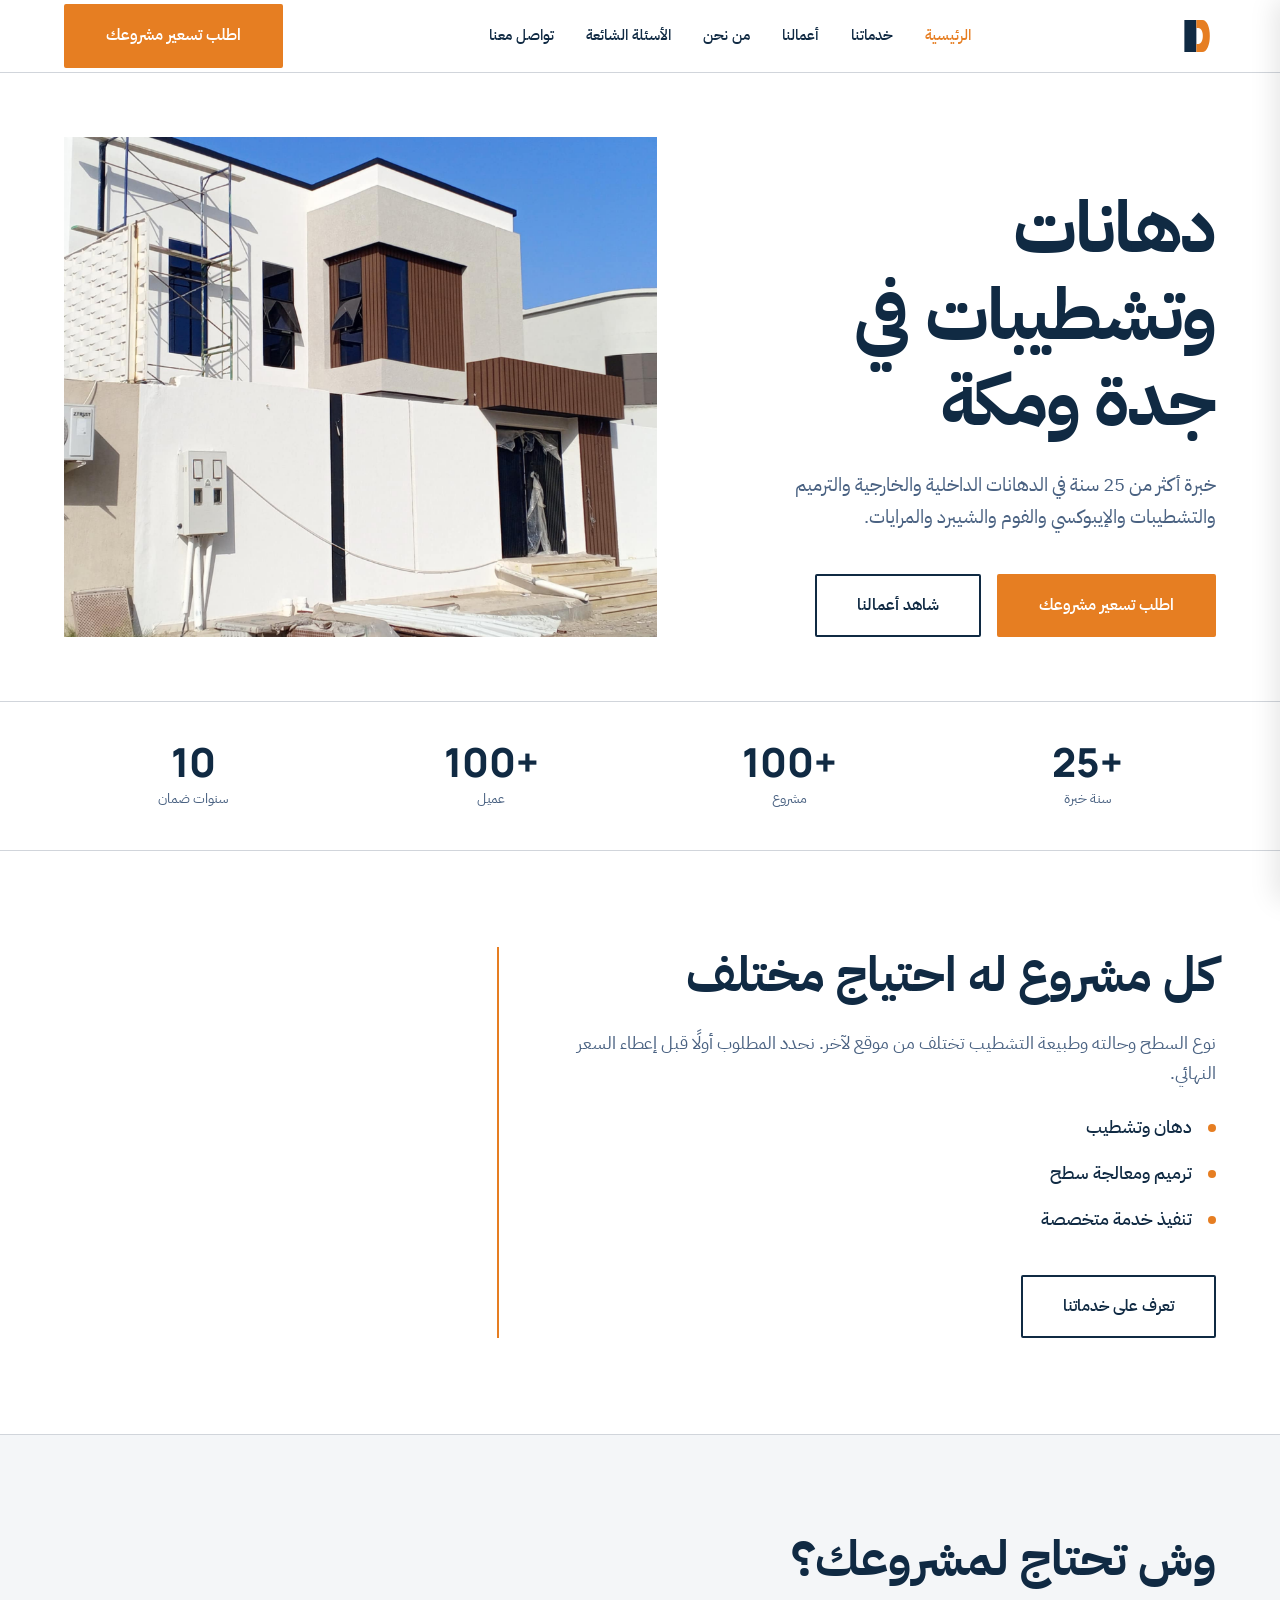
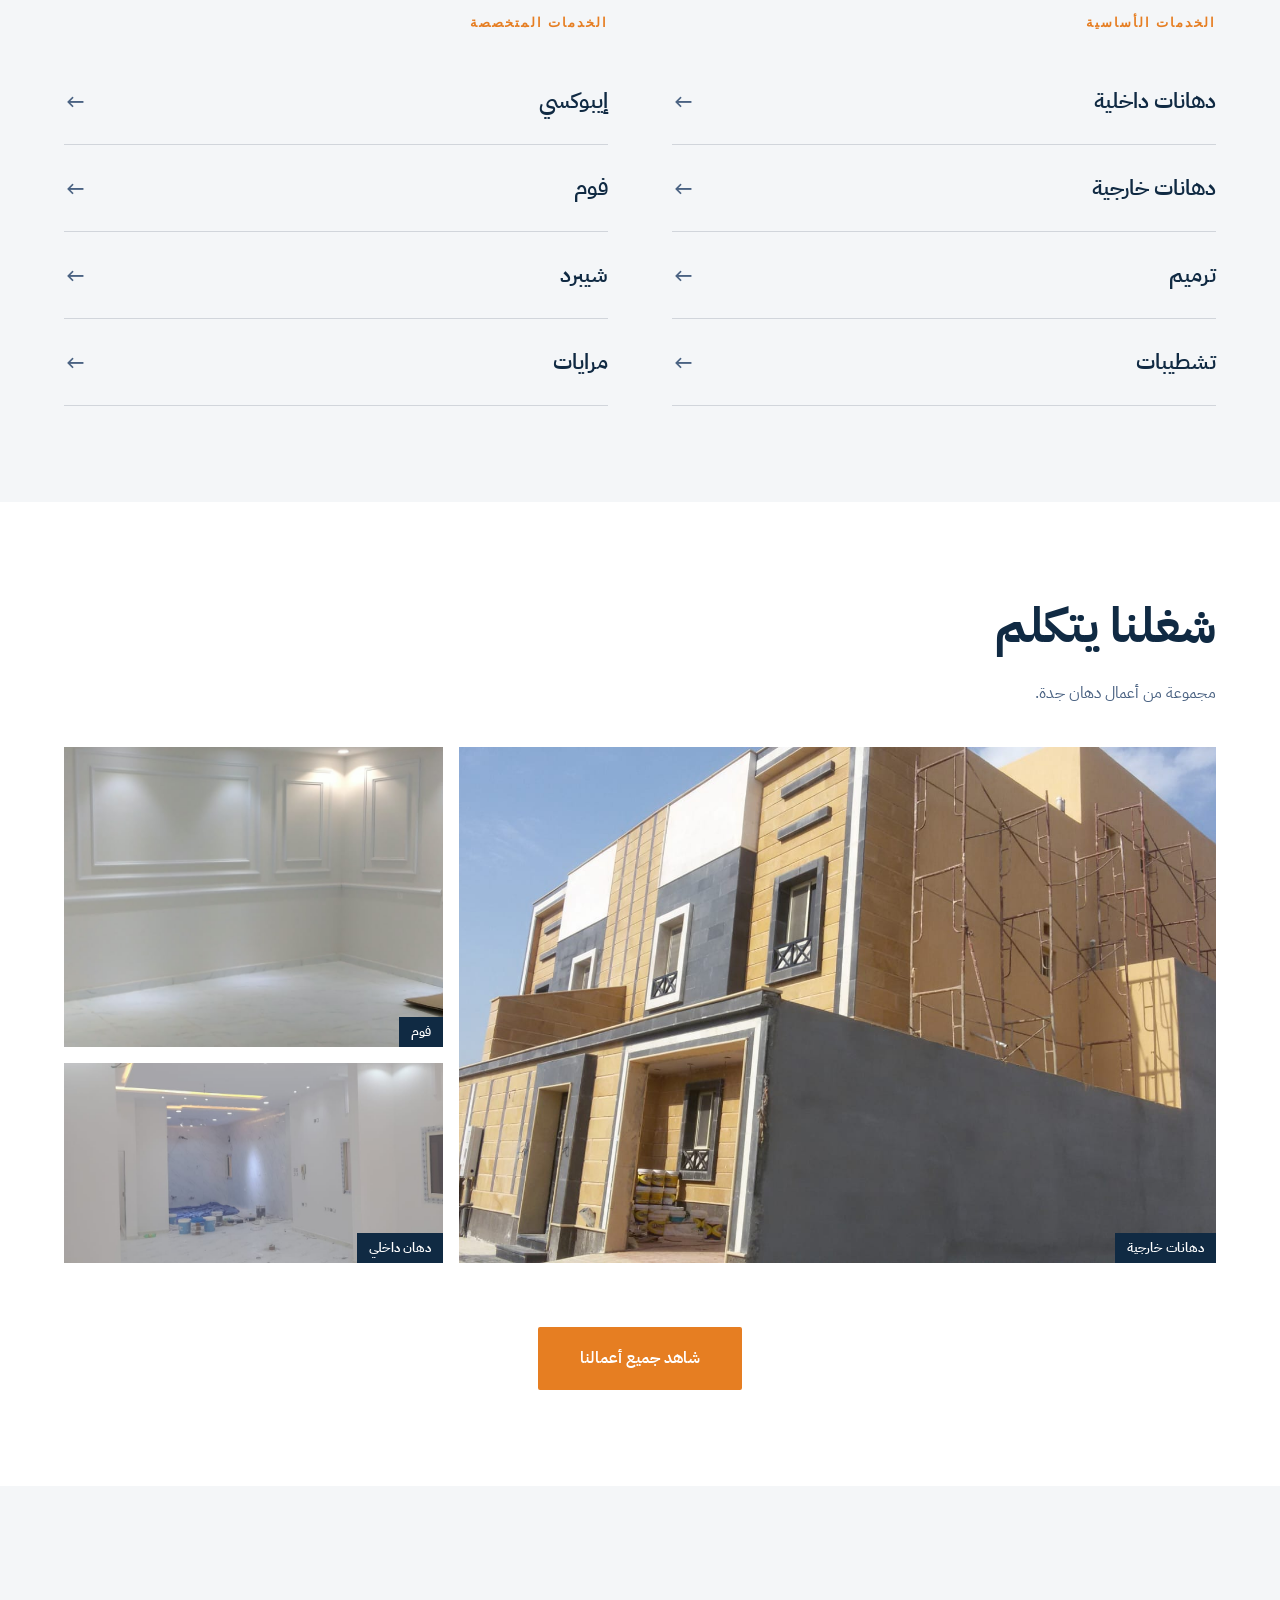
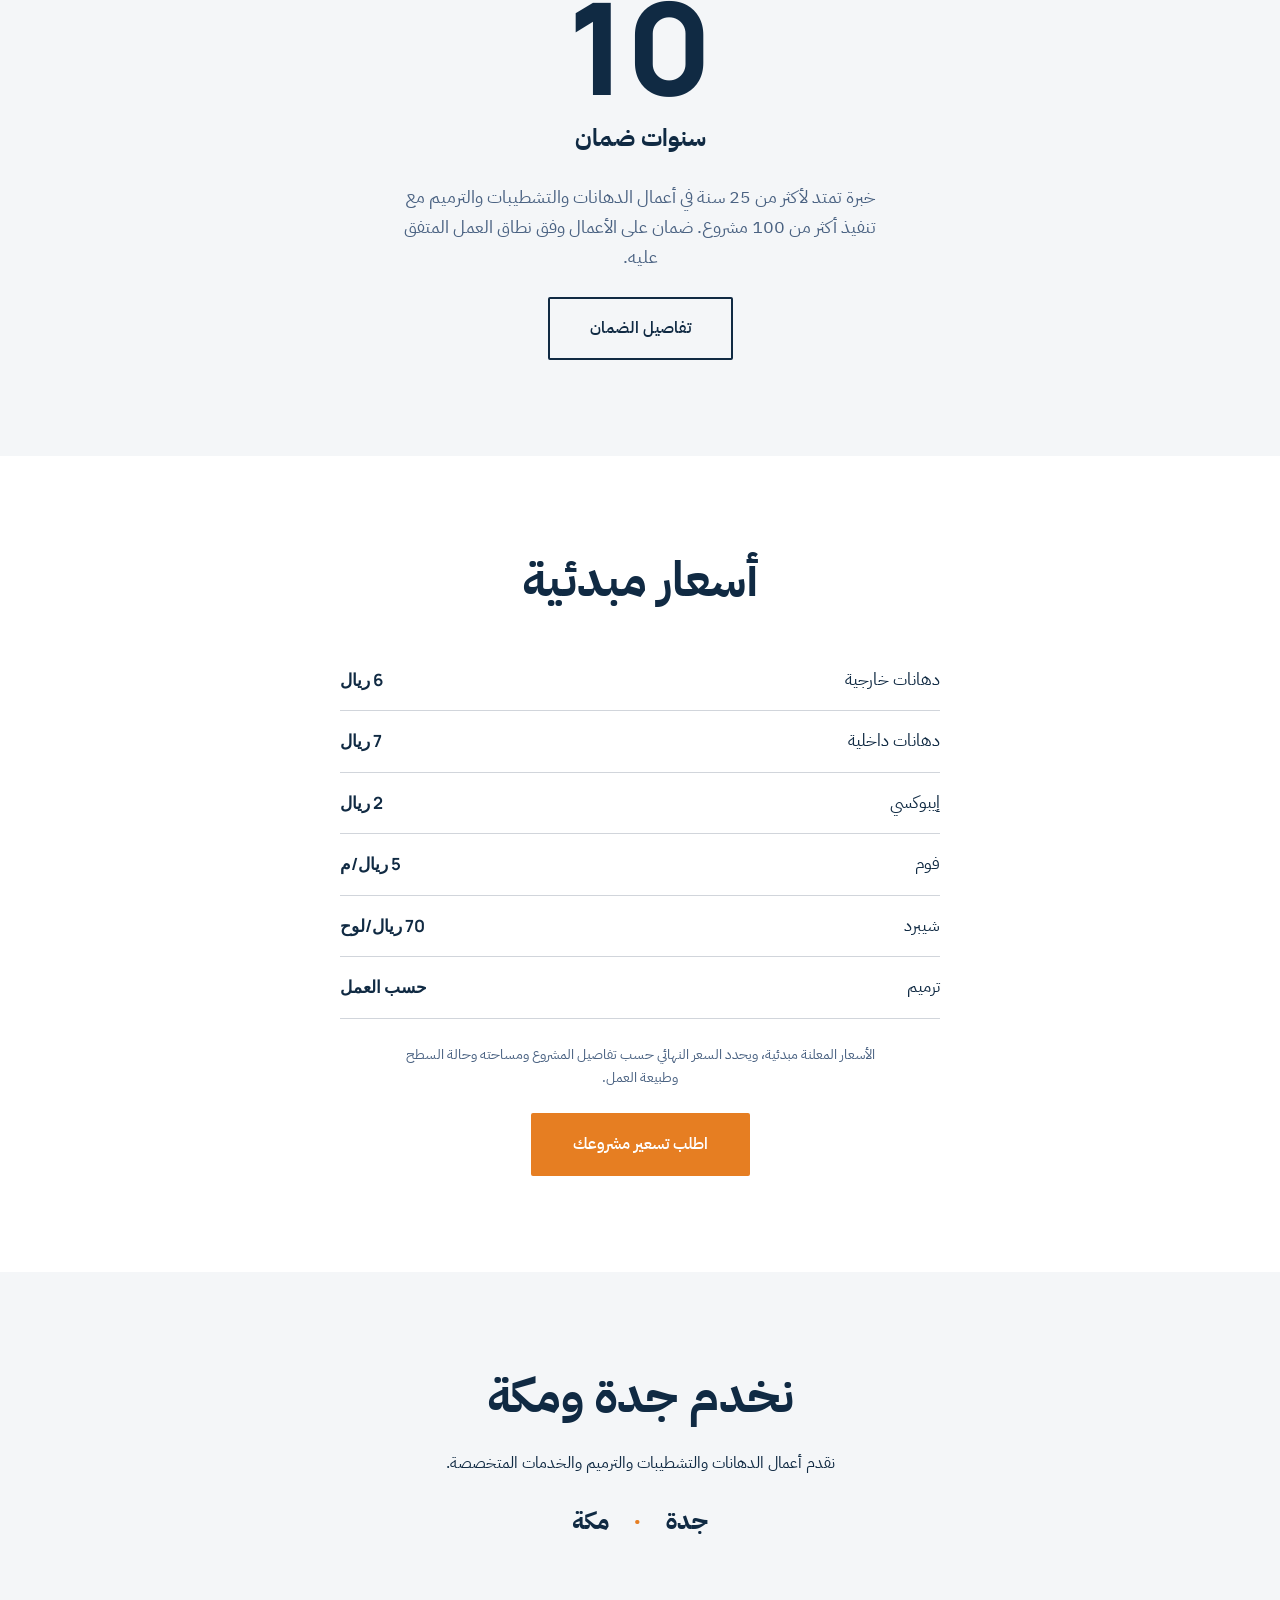
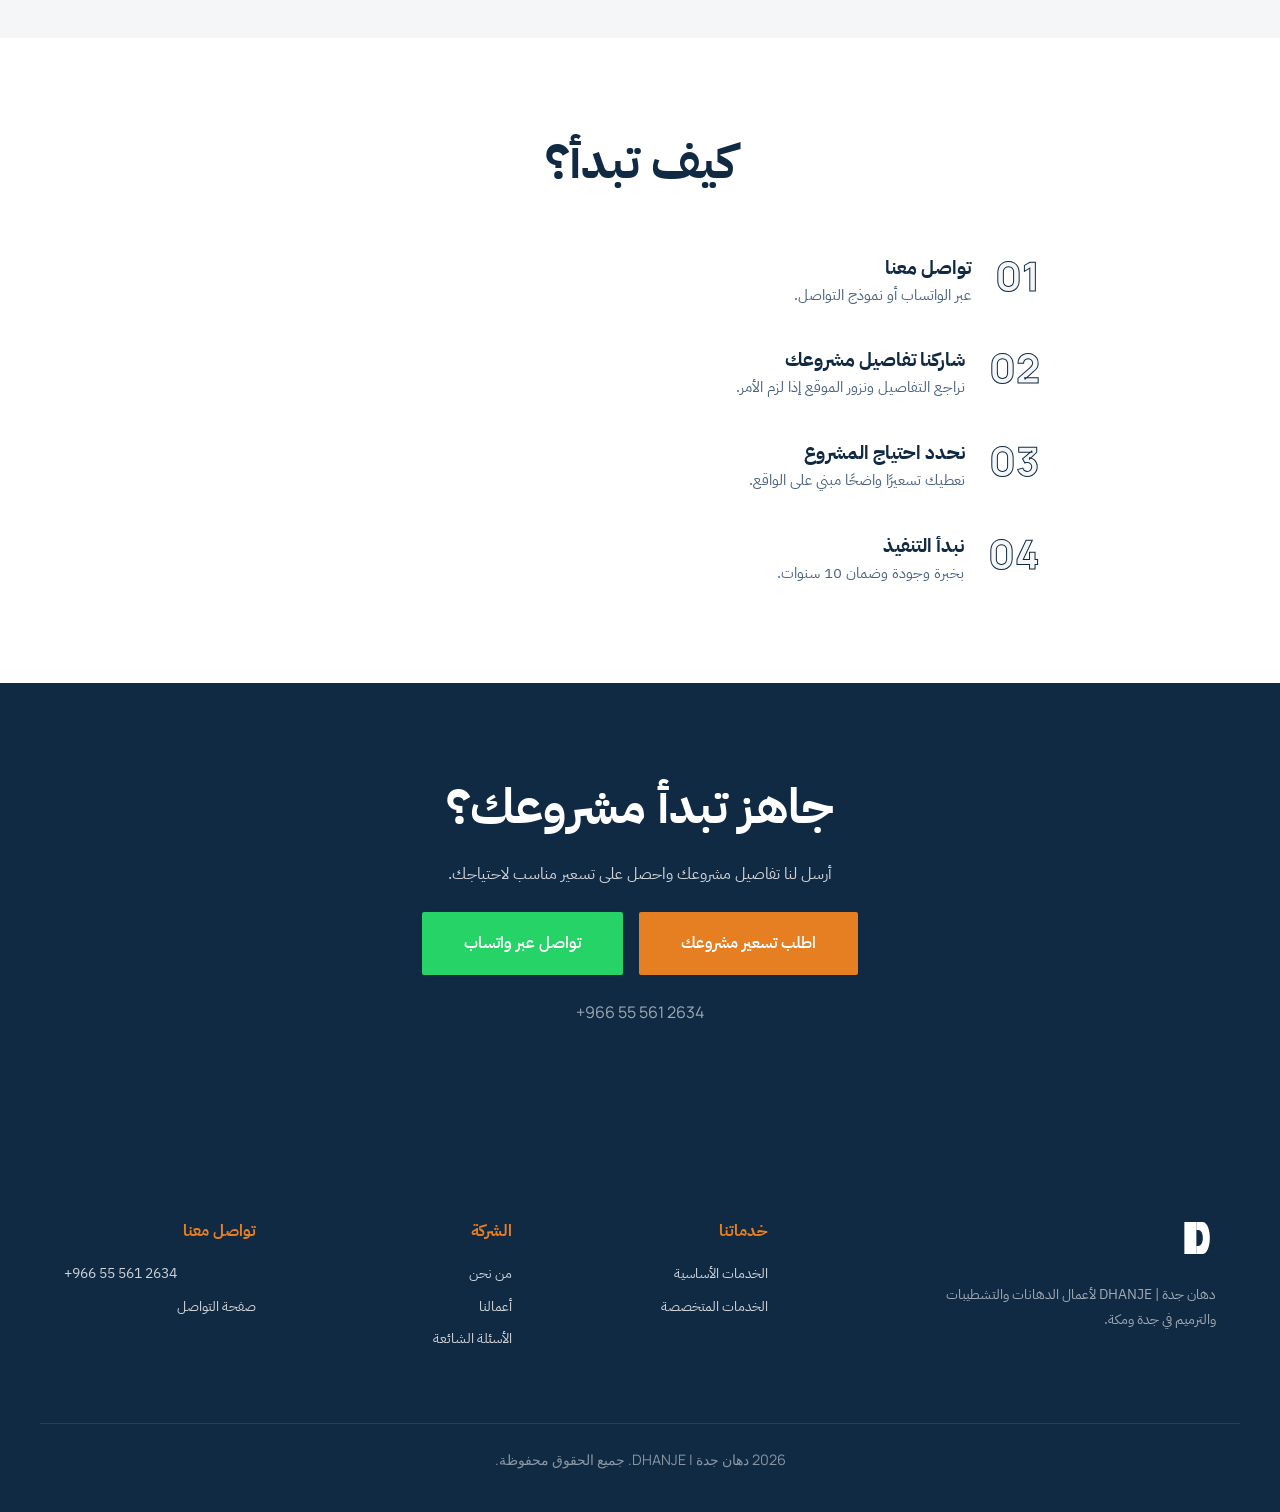
==== index.html @ 4083d672 "first commit" ====
<!DOCTYPE html>
<html lang="ar" dir="rtl">
<head>
    <meta charset="UTF-8">
    <meta name="viewport" content="width=device-width, initial-scale=1.0">
    
    <!-- Primary Meta Tags -->
    <title>دهان جدة | دهانات وتشطيبات في جدة ومكة</title>
    <meta name="description" content="خبرة أكثر من 25 سنة في الدهانات الداخلية والخارجية والترميم والتشطيبات والإيبوكسي والفوم والشيبرد والمرايات في جدة ومكة. ضمان 10 سنوات.">
    <link rel="canonical" href="https://dhanje.com/">

    <!-- Open Graph / Facebook -->
    <meta property="og:type" content="website">
    <meta property="og:locale" content="ar_SA">
    <meta property="og:title" content="دهان جدة | دهانات وتشطيبات في جدة ومكة">
    <meta property="og:description" content="خبرة أكثر من 25 سنة في الدهانات والتشطيبات والترميم في جدة ومكة.">
    <meta property="og:url" content="https://dhanje.com/">

    <!-- Twitter -->
    <meta property="twitter:card" content="summary_large_image">
    <meta property="twitter:title" content="دهان جدة | دهانات وتشطيبات في جدة ومكة">
    <meta property="twitter:description" content="خبرة أكثر من 25 سنة في الدهانات والتشطيبات والترميم في جدة ومكة.">

    <!-- Favicon -->
    <link rel="icon" type="image/svg+xml" href="/img/logo.svg">
    <link rel="icon" type="image/png" sizes="32x32" href="/img/logo.png">
    <link rel="icon" type="image/png" sizes="16x16" href="/img/logo.png">

    <!-- Apple Touch Icon -->
    <link rel="apple-touch-icon" sizes="180x180" href="/img/logo-dhanje-original-icon.svg">

    <!-- Theme Color -->
    <meta name="theme-color" content="#102A43">

    <!-- Structured Data: WebSite & LocalBusiness -->
    <script type="application/ld+json">
    {
      "@context": "https://schema.org",
      "@graph": [
        {
          "@type": "WebSite",
          "name": "دهان جدة | DHANJE",
          "url": "https://dhanje.com/"
        },
        {
          "@type": "LocalBusiness",
          "name": "دهان جدة | DHANJE",
          "telephone": "+966555612634",
          "url": "https://dhanje.com",
          "areaServed": [
            {"@type": "City", "name": "جدة"},
            {"@type": "City", "name": "مكة"}
          ],
          "description": "متخصص في الدهانات الداخلية والخارجية والترميم والتشطيبات والإيبوكسي والفوم والشيبرد والمرايات في جدة ومكة."
        }
      ]
    }
    </script>

    <!-- Fonts -->
    <link rel="preconnect" href="https://fonts.googleapis.com">
    <link rel="preconnect" href="https://fonts.gstatic.com" crossorigin>
    <link href="https://fonts.googleapis.com/css2?family=IBM+Plex+Sans+Arabic:wght@400;500;600;700&family=Manrope:wght@500;600;700;800&display=swap" rel="stylesheet">
    <link rel="stylesheet" href="styles/style.css">
    
</head>
<body>

    <header id="mainHeader">
        <div class="container header-inner">
            <a href="/" class="logo-group">
                <img src="img/logo.svg" alt="شعار دهان جدة" class="logo-img">
            </a>
            <nav class="desktop-nav">
                <a href="/" style="color: var(--color-secondary);">الرئيسية</a>
                <a href="/services.html">خدماتنا</a>
                <a href="/projects.html">أعمالنا</a>
                <a href="/about.html">من نحن</a>
                <a href="/faq.html">الأسئلة الشائعة</a>
                <a href="/contact.html">تواصل معنا</a>
            </nav>
            <div class="header-cta">
                <a href="https://wa.me/966555612634?text=%D8%A7%D9%84%D8%B3%D9%84%D8%A7%D9%85%20%D8%B9%D9%84%D9%8A%D9%83%D9%85%D8%8C%20%D8%A3%D8%B1%D8%BA%D8%A8%20%D9%81%D9%8A%20%D8%A7%D9%84%D8%A7%D8%B3%D8%AA%D9%81%D8%B3%D8%A7%D8%B1%20%D8%B9%D9%86%20%D8%AE%D8%AF%D9%85%D8%A7%D8%AA%20%D8%AF%D9%87%D8%A7%D9%86%20%D8%AC%D8%AF%D8%A9." class="btn btn-primary" target="_blank" rel="noopener">اطلب تسعير مشروعك</a>
            </div>
            <div class="mobile-actions">
                <a href="tel:+966555612634" class="phone-link" aria-label="اتصال هاتفي"><svg width="22" height="22" viewBox="0 0 24 24" fill="none" stroke="currentColor" stroke-width="2"><path d="M22 16.92v3a2 2 0 0 1-2.18 2 19.79 19.79 0 0 1-8.63-3.07 19.5 19.5 0 0 1-6-6 19.79 19.79 0 0 1-3.07-8.67A2 2 0 0 1 4.11 2h3a2 2 0 0 1 2 1.72 12.84 12.84 0 0 0 .7 2.81 2 2 0 0 1-.45 2.11L8.09 9.91a16 16 0 0 0 6 6l1.27-1.27a2 2 0 0 1 2.11-.45 12.84 12.84 0 0 0 2.81.7A2 2 0 0 1 22 16.92z"></path></svg></a>
                <button class="menu-btn" id="openMenuBtn" aria-label="فتح القائمة" aria-expanded="false" aria-controls="mobileDrawer">
                    <svg width="26" height="26" viewBox="0 0 24 24" fill="none" stroke="#102A43" stroke-width="2"><line x1="3" y1="12" x2="21" y2="12"></line><line x1="3" y1="6" x2="21" y2="6"></line><line x1="3" y1="18" x2="21" y2="18"></line></svg>
                </button>
            </div>
        </div>
    </header>

    <div class="mobile-overlay" id="mobileOverlay"></div>
    <aside class="mobile-drawer" id="mobileDrawer" role="dialog" aria-modal="true" aria-label="القائمة الرئيسية">
        <div class="drawer-header">
            <img src="img/logo.svg" alt="شعار دهان جدة" class="logo-img" style="height: 35px;">
            <button class="close-btn" id="closeMenuBtn" aria-label="إغلاق القائمة"><svg width="24" height="24" viewBox="0 0 24 24" fill="none" stroke="currentColor" stroke-width="2"><line x1="18" y1="6" x2="6" y2="18"></line><line x1="6" y1="6" x2="18" y2="18"></line></svg></button>
        </div>
        <nav class="drawer-nav">
            <a href="/">الرئيسية</a><a href="/services.html">خدماتنا</a><a href="/projects.html">أعمالنا</a><a href="/about.html">من نحن</a><a href="/faq.html">الأسئلة الشائعة</a><a href="/contact.html">تواصل معنا</a>
        </nav>
        <div class="drawer-footer">
            <a href="https://wa.me/966555612634?text=%D8%A7%D9%84%D8%B3%D9%84%D8%A7%D9%85%20%D8%B9%D9%84%D9%8A%D9%83%D9%85%D8%8C%20%D8%A3%D8%B1%D8%BA%D8%A8%20%D9%81%D9%8A%20%D8%A7%D9%84%D8%A7%D8%B3%D8%AA%D9%81%D8%B3%D8%A7%D8%B1%20%D8%B9%D9%86%20%D8%AE%D8%AF%D9%85%D8%A7%D8%AA%20%D8%AF%D9%87%D8%A7%D9%86%20%D8%AC%D8%AF%D8%A9." class="btn btn-primary" target="_blank" rel="noopener">اطلب تسعير مشروعك</a>
            <a href="tel:+966555612634" class="btn btn-outline">اتصل مباشرة</a>
        </div>
    </aside>

    <main>
        <!-- 1. Hero -->
        <section class="hero">
            <div class="container hero-grid">
                <div class="hero-text">
                    <h1>دهانات وتشطيبات في جدة ومكة</h1>
                    <p style="font-size: 1.2rem; color: var(--color-text-muted); margin-bottom: var(--space-lg); max-width: 500px;">
                        خبرة أكثر من 25 سنة في الدهانات الداخلية والخارجية والترميم والتشطيبات والإيبوكسي والفوم والشيبرد والمرايات.
                    </p>
                    <div class="btn-group">
                        <a href="https://wa.me/966555612634?text=%D8%A7%D9%84%D8%B3%D9%84%D8%A7%D9%85%20%D8%B9%D9%84%D9%8A%D9%83%D9%85%D8%8C%20%D8%A3%D8%B1%D8%BA%D8%A8%20%D9%81%D9%8A%20%D8%A7%D9%84%D8%A7%D8%B3%D8%AA%D9%81%D8%B3%D8%A7%D8%B1%20%D8%B9%D9%86%20%D8%AE%D8%AF%D9%85%D8%A7%D8%AA%20%D8%AF%D9%87%D8%A7%D9%86%20%D8%AC%D8%AF%D8%A9." class="btn btn-primary" target="_blank" rel="noopener">اطلب تسعير مشروعك</a>
                        <a href="/projects.html" class="btn btn-outline">شاهد أعمالنا</a>
                    </div>
                </div>
                <div class="hero-image-container">
                    <img src="img/dhan_karg_p7-1.jpeg" alt="أعمال دهانات خارجية من دهان جدة" fetchpriority="high" width="800" height="600">
                    <div class="hero-caption">من أعمال دهان جدة</div>
                </div>
            </div>
        </section>

        <!-- 2. Trust Bar -->
        <section class="trust-bar reveal" aria-label="إحصائيات الشركة">
            <div class="container metrics-editorial">
                <div class="metric-item"><div class="metric-value">+25</div><div class="metric-label">سنة خبرة</div></div>
                <div class="metric-item"><div class="metric-value">+100</div><div class="metric-label">مشروع</div></div>
                <div class="metric-item"><div class="metric-value">+100</div><div class="metric-label">عميل</div></div>
                <div class="metric-item"><div class="metric-value">10</div><div class="metric-label">سنوات ضمان</div></div>
            </div>
        </section>

        <!-- 3. Context Section -->
        <section class="section-spacing context-section reveal">
            <div class="container context-grid">
                <div>
                    <h2>كل مشروع له احتياج مختلف</h2>
                    <p style="font-size: 1.1rem; color: var(--color-text-muted); margin-bottom: var(--space-md);">نوع السطح وحالته وطبيعة التشطيب تختلف من موقع لآخر. نحدد المطلوب أولًا قبل إعطاء السعر النهائي.</p>
                    <ul class="context-list">
                        <li>دهان وتشطيب</li>
                        <li>ترميم ومعالجة سطح</li>
                        <li>تنفيذ خدمة متخصصة</li>
                    </ul>
                    <a href="/services.html" class="btn btn-outline">تعرف على خدماتنا</a>
                </div>
                <div style="border-right: 2px solid var(--color-secondary); padding-right: var(--space-lg); height: 100%;"></div>
            </div>
        </section>

        <!-- 4. Services -->
        <section class="section-spacing reveal" style="background: var(--color-surface);">
            <div class="container">
                <h2>وش تحتاج لمشروعك؟</h2>
                <div class="services-layout">
                    <div>
                        <span class="service-group-title">الخدمات الأساسية</span>
                        <ul class="service-list">
                            <li><a href="/servicesA.html#painting-interior">دهانات داخلية <span class="arrow">←</span></a></li>
                            <li><a href="/servicesA.html#painting-exterior">دهانات خارجية <span class="arrow">←</span></a></li>
                            <li><a href="/servicesA.html#renovation">ترميم <span class="arrow">←</span></a></li>
                            <li><a href="/servicesA.html#finishing">تشطيبات <span class="arrow">←</span></a></li>
                        </ul>
                    </div>
                    <div>
                        <span class="service-group-title">الخدمات المتخصصة</span>
                        <ul class="service-list">
                            <li><a href="/servicesB.html#epoxy">إيبوكسي <span class="arrow">←</span></a></li>
                            <li><a href="/servicesB.html#foam">فوم <span class="arrow">←</span></a></li>
                            <li><a href="/servicesB.html#shepard">شيبرد <span class="arrow">←</span></a></li>
                            <li><a href="/servicesB.html#mirrors">مرايات <span class="arrow">←</span></a></li>
                        </ul>
                    </div>
                </div>
            </div>
        </section>

        <!-- 5. Projects Gallery -->
        <section class="section-spacing reveal">
            <div class="container">
                <h2>شغلنا يتكلم</h2>
                <p style="color: var(--color-text-muted); margin-bottom: var(--space-lg);">مجموعة من أعمال دهان جدة.</p>
                <div class="projects-grid">
                    <div class="p-main project-img-wrap">
                        <img src="img/dhan_karg_p6-1.jpeg" alt="أعمال دهانات خارجية من دهان جدة" loading="lazy">
                        <div class="project-label">دهانات خارجية</div>
                    </div>
                    <div class="p-side-1 project-img-wrap">
                        <img src="img/fom_p1-1.jpeg" alt="أعمال فوم من دهان جدة" loading="lazy">
                        <div class="project-label">فوم</div>
                    </div>
                    <div class="p-side-2 project-img-wrap">
                        <img src="img/dhan_dakl_p1-1.jpeg" alt="أعمال دهان داخلي من دهان جدة" loading="lazy">
                        <div class="project-label">دهان داخلي</div>
                    </div>
                </div>
                <div style="margin-top: var(--space-xl); text-align: center;">
                    <a href="/projects.html" class="btn btn-primary">شاهد جميع أعمالنا</a>
                </div>
            </div>
        </section>

        <!-- 6. Warranty & Experience (Combined) -->
        <section class="section-spacing warranty-section reveal">
            <div class="container">
                <div class="warranty-number">10</div>
                <div class="warranty-subtitle">سنوات ضمان</div>
                <p style="font-size: 1.1rem; max-width: 500px; margin: var(--space-md) auto; color: var(--color-text-muted);">خبرة تمتد لأكثر من 25 سنة في أعمال الدهانات والتشطيبات والترميم مع تنفيذ أكثر من 100 مشروع. ضمان على الأعمال وفق نطاق العمل المتفق عليه.</p>
                <a href="/faq.html" class="btn btn-outline">تفاصيل الضمان</a>
            </div>
        </section>

        <!-- 7. Pricing -->
        <section class="section-spacing reveal">
            <div class="container" style="text-align: center;">
                <h2>أسعار مبدئية</h2>
                <div class="pricing-list" style="text-align: right; margin-top: var(--space-lg);">
                    <div class="price-row"><span>دهانات خارجية</span> <span class="price-val">6 ريال</span></div>
                    <div class="price-row"><span>دهانات داخلية</span> <span class="price-val">7 ريال</span></div>
                    <div class="price-row"><span>إيبوكسي</span> <span class="price-val">2 ريال</span></div>
                    <div class="price-row"><span>فوم</span> <span class="price-val">5 ريال/م</span></div>
                    <div class="price-row"><span>شيبرد</span> <span class="price-val">70 ريال/لوح</span></div>
                    <div class="price-row"><span>ترميم</span> <span class="price-val">حسب العمل</span></div>
                </div>
                <p class="price-note">الأسعار المعلنة مبدئية، ويحدد السعر النهائي حسب تفاصيل المشروع ومساحته وحالة السطح وطبيعة العمل.</p>
                <div style="text-align: center; margin-top: var(--space-md);">
                    <a href="https://wa.me/966555612634?text=%D8%A7%D9%84%D8%B3%D9%84%D8%A7%D9%85%20%D8%B9%D9%84%D9%8A%D9%83%D9%85%D8%8C%20%D8%A3%D8%B1%D8%BA%D8%A8%20%D9%81%D9%8A%20%D9%85%D8%B9%D8%B1%D9%81%D8%A9%20%D8%B3%D8%B9%D8%B1%20%D9%85%D8%B4%D8%B1%D9%88%D8%B9%20%D9%84%D8%AF%D9%8A." class="btn btn-primary" target="_blank" rel="noopener">اطلب تسعير مشروعك</a>
                </div>
            </div>
        </section>

        <!-- 8. Location -->
        <section class="section-spacing location-section reveal" style="background: var(--color-surface);">
            <div class="container">
                <h2>نخدم جدة ومكة</h2>
                <p>نقدم أعمال الدهانات والتشطيبات والترميم والخدمات المتخصصة.</p>
                <div class="cities-display"><span>جدة</span><span style="color:var(--color-secondary);">·</span><span>مكة</span></div>
            </div>
        </section>

        <!-- 9. Steps -->
        <section class="section-spacing reveal">
            <div class="container">
                <h2 style="text-align: center; margin-bottom: var(--space-xl);">كيف تبدأ؟</h2>
                <div class="steps-grid">
                    <div class="step-item"><div class="step-num">01</div><div class="step-content"><h3>تواصل معنا</h3><p>عبر الواتساب أو نموذج التواصل.</p></div></div>
                    <div class="step-item"><div class="step-num">02</div><div class="step-content"><h3>شاركنا تفاصيل مشروعك</h3><p>نراجع التفاصيل ونزور الموقع إذا لزم الأمر.</p></div></div>
                    <div class="step-item"><div class="step-num">03</div><div class="step-content"><h3>نحدد احتياج المشروع</h3><p>نعطيك تسعيرًا واضحًا مبني على الواقع.</p></div></div>
                    <div class="step-item"><div class="step-num">04</div><div class="step-content"><h3>نبدأ التنفيذ</h3><p>بخبرة وجودة وضمان 10 سنوات.</p></div></div>
                </div>
            </div>
        </section>

        <!-- 10. Final CTA -->
        <section class="section-spacing" style="background: var(--color-primary); color: var(--color-white); text-align: center;">
            <div class="container reveal">
                <h2 style="color: var(--color-white);">جاهز تبدأ مشروعك؟</h2>
                <p style="color: rgba(255,255,255,0.8); margin-bottom: var(--space-md);">أرسل لنا تفاصيل مشروعك واحصل على تسعير مناسب لاحتياجك.</p>
                <div class="btn-group" style="justify-content: center;">
                    <a href="https://wa.me/966555612634?text=%D8%A7%D9%84%D8%B3%D9%84%D8%A7%D9%85%20%D8%B9%D9%84%D9%8A%D9%83%D9%85%D8%8C%20%D8%B9%D9%86%D8%AF%D9%8A%20%D9%85%D8%B4%D8%B1%D9%88%D8%B9%20%D8%A3%D8%B1%D8%BA%D8%A8%20%D8%AA%D8%B3%D8%B9%D9%8A%D8%B1%D9%87." class="btn btn-primary" target="_blank" rel="noopener">اطلب تسعير مشروعك</a>
                    <a href="https://wa.me/966555612634" class="btn btn-whatsapp" target="_blank" rel="noopener">تواصل عبر واتساب</a>
                </div>
                <p style="margin-top: var(--space-md); font-family: var(--font-en); direction: ltr; color: rgba(255,255,255,0.6);">+966 55 561 2634</p>
            </div>
        </section>
    </main>

    <footer>
        <div class="container footer-grid">
            <div>
                <img src="img/logo.svg" alt="دهان جدة DHANJE" class="logo-img" style="filter: brightness(0) invert(1); margin-bottom: var(--space-md);">
                <p style="color: rgba(255,255,255,0.6); max-width: 300px;">دهان جدة | DHANJE لأعمال الدهانات والتشطيبات والترميم في جدة ومكة.</p>
            </div>
            <div><div class="footer-link-title">خدماتنا</div><a href="/servicesA.html">الخدمات الأساسية</a><a href="/servicesB.html">الخدمات المتخصصة</a></div>
            <div><div class="footer-link-title">الشركة</div><a href="/about.html">من نحن</a><a href="/projects.html">أعمالنا</a><a href="/faq.html">الأسئلة الشائعة</a></div>
            <div><div class="footer-link-title">تواصل معنا</div><a href="tel:+966555612634" dir="ltr">+966 55 561 2634</a><a href="/contact.html">صفحة التواصل</a></div>
        </div>
        <div class="container copyright"> <span id="year"></span> دهان جدة | DHANJE. جميع الحقوق محفوظة.</div>
    </footer>

    <a href="https://wa.me/966555612634?text=%D8%A7%D9%84%D8%B3%D9%84%D8%A7%D9%85%20%D8%B9%D9%84%D9%8A%D9%83%D9%85%D8%8C%20%D8%A3%D8%B1%D8%BA%D8%A8%20%D9%81%D9%8A%20%D8%A7%D9%84%D8%A7%D8%B3%D8%AA%D9%81%D8%B3%D8%A7%D8%B1%20%D8%B9%D9%86%20%D8%AE%D8%AF%D9%85%D8%A7%D8%AA%20%D8%AF%D9%87%D8%A7%D9%86%20%D8%AC%D8%AF%D8%A9." class="whatsapp-fab" target="_blank" rel="noopener" aria-label="تواصل عبر واتساب">
        <svg width="28" height="28" viewBox="0 0 24 24" fill="currentColor"><path d="M17.472 14.382c-.297-.149-1.758-.867-2.03-.967-.273-.099-.471-.148-.67.15-.197.297-.767.966-.94 1.164-.173.199-.347.223-.644.075-.297-.15-1.165-.535-2.19-1.65-.812-.89-1.274-1.95-1.422-2.23-.149-.273-.016-.422.131-.572.132-.132.297-.347.446-.52.149-.174.198-.323.298-.572.099-.247.05-.372-.025-.522-.074-.149-.669-1.612-.916-2.207-.242-.579-.487-.501-.669-.51-.173-.008-.371-.01-.57-.01-.198 0-.52.074-.792.372-.272.297-1.04 1.016-1.04 2.478 0 1.462 1.065 2.875 1.213 3.074.149.198 2.096 3.2 5.077 4.487.709.306 1.262.489 1.694.625.712.227 1.36.195 1.872.118.571-.085 1.758-.535 2.008-1.049.25-.513.247-1.066.099-1.141-.149-.074-.347-.149-.57-.149zm-5.421 7.403h-.004a9.876 9.876 0 01-5.032-1.378l-.361-.214-3.741.981.998-3.648-.235-.374a9.845 9.845 0 01-1.5-5.027c0-5.466 4.452-9.918 9.918-9.918 2.643 0 5.128 1.032 6.996 2.907a9.835 9.835 0 012.9 6.995c-.003 5.465-4.455 9.916-9.917 9.916zM20.52 3.449C18.317 1.245 15.348 0 12.194 0 5.637 0 .32 5.317 .317 11.874c-.001 2.09.547 4.136 1.588 5.945L.058 24l6.305-1.654a11.874 11.874 0 005.655 1.438h.005c6.554 0 11.872-5.316 11.875-11.873.001-3.159-1.228-6.127-3.478-8.362z"/></svg>
    </a>

    <script>
        // Year Update
        document.getElementById('year').textContent = new Date().getFullYear();

        // Mobile Drawer Logic
        const openBtn = document.getElementById('openMenuBtn');
        const closeBtn = document.getElementById('closeMenuBtn');
        const drawer = document.getElementById('mobileDrawer');
        const overlay = document.getElementById('mobileOverlay');
        const body = document.body;

        function openMenu() {
            drawer.classList.add('is-open');
            overlay.classList.add('is-open');
            body.classList.add('menu-open');
            openBtn.setAttribute('aria-expanded', 'true');
            closeBtn.focus();
        }

        function closeMenu() {
            drawer.classList.remove('is-open');
            overlay.classList.remove('is-open');
            body.classList.remove('menu-open');
            openBtn.setAttribute('aria-expanded', 'false');
            openBtn.focus();
        }

        openBtn.addEventListener('click', openMenu);
        closeBtn.addEventListener('click', closeMenu);
        overlay.addEventListener('click', closeMenu);
        
        document.addEventListener('keydown', (e) => {
            if (e.key === 'Escape' && drawer.classList.contains('is-open')) {
                closeMenu();
            }
        });

        drawer.querySelectorAll('a').forEach(link => {
            link.addEventListener('click', closeMenu);
        });

        // Header Scroll Shadow
        const header = document.getElementById('mainHeader');
        window.addEventListener('scroll', () => {
            if (window.scrollY > 10) {
                header.classList.add('scrolled');
            } else {
                header.classList.remove('scrolled');
            }
        }, { passive: true });

        // Scroll Reveal (Intersection Observer)
        const revealElements = document.querySelectorAll('.reveal');
        const observerOptions = { threshold: 0.1, rootMargin: '0px 0px -50px 0px' };

        const observer = new IntersectionObserver((entries, observer) => {
            entries.forEach(entry => {
                if (entry.isIntersecting) {
                    entry.target.classList.add('is-visible');
                    observer.unobserve(entry.target);
                }
            });
        }, observerOptions);

        revealElements.forEach(el => observer.observe(el));
    </script>
</body>
</html>
---- styles/style.css ----
/* --- Design Tokens --- */
:root {
    --color-primary: #102A43;
    --color-secondary: #E67E22;
    --color-white: #FFFFFF;
    --color-surface: #F4F6F8;
    --color-bg: #FFFFFF;
    --color-text: #102A43;
    --color-text-muted: #4A6282;
    --color-border: #D1D5DB;
    --font-ar: 'IBM Plex Sans Arabic', sans-serif;
    --font-en: 'Manrope', sans-serif;
    --space-xs: 0.5rem; --space-sm: 1rem; --space-md: 1.5rem;
    --space-lg: 2.5rem; --space-xl: 4rem; --space-2xl: 6rem;
    --radius-sm: 2px;
    --transition-base: 0.2s cubic-bezier(0.4, 0, 0.2, 1);
}

*, *::before, *::after { box-sizing: border-box; margin: 0; padding: 0; }
body {
    font-family: var(--font-ar); background-color: var(--color-bg);
    color: var(--color-text); line-height: 1.7; -webkit-font-smoothing: antialiased;
    overflow-x: hidden;
}
body.menu-open { overflow: hidden; }

/* Typography */
h1, h2, h3 { font-weight: 700; line-height: 1.2; }
h1 { font-size: clamp(2.5rem, 6vw, 4.5rem); letter-spacing: -0.02em; margin-bottom: var(--space-md); }
h2 { font-size: clamp(1.8rem, 4vw, 3rem); margin-bottom: var(--space-md); }
p { margin-bottom: var(--space-sm); }
p:last-child { margin-bottom: 0; }
a { color: inherit; text-decoration: none; }
img { max-width: 100%; display: block; }
.container { max-width: 1200px; margin: 0 auto; padding: 0 var(--space-md); }
.section-spacing { padding-top: var(--space-2xl); padding-bottom: var(--space-2xl); }

/* Reusable Components */
.btn {
    display: inline-flex; align-items: center; justify-content: center;
    font-family: var(--font-ar); font-weight: 600;
    padding: var(--space-sm) var(--space-lg); border-radius: var(--radius-sm);
    transition: all var(--transition-base); cursor: pointer;
    border: 2px solid transparent; font-size: 1rem;
}
.btn-primary { background: var(--color-secondary); color: var(--color-white); border-color: var(--color-secondary); }
.btn-primary:hover { background: #cf6e1c; transform: translateY(-1px); }
.btn-outline { background: transparent; color: var(--color-primary); border-color: var(--color-primary); }
.btn-outline:hover { background: var(--color-primary); color: var(--color-white); transform: translateY(-1px); }
.btn-whatsapp { background: #25D366; color: var(--color-white); border-color: #25D366; }
.btn-whatsapp:hover { background: #20bd5a; transform: translateY(-1px); }

.btn:focus-visible, a:focus-visible, button:focus-visible { outline: 2px solid var(--color-secondary); outline-offset: 2px; }
.btn-group { display: flex; gap: var(--space-sm); flex-wrap: wrap; }

/* --- Header --- */
header { position: sticky; top: 0; background: var(--color-white); z-index: 100; border-bottom: 1px solid var(--color-border); transition: box-shadow 0.3s ease; }
header.scrolled { box-shadow: 0 4px 12px rgba(0,0,0,0.06); }
.header-inner { display: flex; align-items: center; justify-content: space-between; height: 72px; }
.logo-group { display: flex; align-items: center; gap: 8px; }
.logo-img { height: 40px; width: auto; }
nav.desktop-nav { display: none; }
nav.desktop-nav a { font-weight: 500; padding: 8px 12px; transition: color var(--transition-base); font-size: 0.95rem; }
nav.desktop-nav a:hover { color: var(--color-secondary); }

.header-cta { display: none; }
.mobile-actions { display: flex; align-items: center; gap: var(--space-sm); }
.menu-btn { background: none; border: none; cursor: pointer; padding: 8px; display: flex; align-items: center; }
.phone-link { color: var(--color-primary); display: flex; align-items: center; transition: color var(--transition-base); }
.phone-link:hover { color: var(--color-secondary); }

@media (min-width: 1024px) {
    nav.desktop-nav { display: flex; gap: var(--space-xs); }
    .header-cta { display: inline-flex; }
    .mobile-actions { display: none; }
}

/* --- Mobile Drawer --- */
.mobile-overlay { position: fixed; inset: 0; background: rgba(16, 42, 67, 0.4); z-index: 150; opacity: 0; visibility: hidden; transition: opacity 0.3s ease, visibility 0.3s ease; }
.mobile-overlay.is-open { opacity: 1; visibility: visible; }
.mobile-drawer { position: fixed; top: 0; bottom: 0; right: 0; width: 85%; max-width: 320px; background: var(--color-white); z-index: 200; transform: translateX(100%); transition: transform 0.35s cubic-bezier(0.4, 0, 0.2, 1); display: flex; flex-direction: column; box-shadow: -5px 0 25px rgba(0,0,0,0.1); }
.mobile-drawer.is-open { transform: translateX(0); }
.drawer-header { display: flex; justify-content: space-between; align-items: center; padding: var(--space-md) var(--space-lg); border-bottom: 1px solid var(--color-border); }
.close-btn { background: none; border: none; cursor: pointer; padding: 4px; color: var(--color-primary); display: flex; }
.drawer-nav { flex: 1; padding: var(--space-lg); display: flex; flex-direction: column; gap: var(--space-sm); }
.drawer-nav a { font-size: 1.4rem; font-weight: 600; color: var(--color-primary); padding: var(--space-xs) 0; border-bottom: 1px solid var(--color-surface); transition: color var(--transition-base); }
.drawer-nav a:hover { color: var(--color-secondary); }
.drawer-footer { padding: var(--space-lg); border-top: 1px solid var(--color-border); margin-top: auto; }
.drawer-footer .btn { width: 100%; margin-bottom: var(--space-sm); justify-content: center; }

/* --- Hero --- */
.hero { padding-top: var(--space-xl); padding-bottom: 0; }
.hero-grid { display: grid; grid-template-columns: 1fr; gap: var(--space-lg); align-items: end; padding-bottom: var(--space-xl); }
.hero-image-container { order: -1; position: relative; overflow: hidden; }
.hero-image-container img { width: 100%; height: 100%; object-fit: cover; transition: transform 0.5s ease; }
.hero-caption { font-size: 0.8rem; color: var(--color-text-muted); margin-top: var(--space-xs); font-family: var(--font-en); letter-spacing: 1px; text-transform: uppercase; }

@media (min-width: 768px) {
    .hero-grid { grid-template-columns: 1fr 1.2fr; gap: var(--space-xl); }
    .hero-image-container { order: 0; height: 500px; }
}

/* --- Trust Bar --- */
.trust-bar { border-top: 1px solid var(--color-border); border-bottom: 1px solid var(--color-border); padding: var(--space-lg) 0; }
.metrics-editorial { display: flex; flex-wrap: wrap; justify-content: space-between; align-items: center; gap: var(--space-lg); text-align: center; }
.metric-item { flex: 1 1 45%; }
.metric-value { font-family: var(--font-en); font-weight: 800; font-size: 2.5rem; color: var(--color-primary); line-height: 1; }
.metric-label { font-size: 0.9rem; color: var(--color-text-muted); margin-top: 4px; }
@media (min-width: 768px) { .metric-item { flex: 1 1 20%; } }

/* --- Context Section --- */
.context-section { border-bottom: 1px solid var(--color-border); }
.context-grid { display: grid; grid-template-columns: 1fr; gap: var(--space-xl); }
.context-list { list-style: none; display: grid; gap: var(--space-sm); margin-bottom: var(--space-lg); }
.context-list li { display: flex; align-items: center; gap: var(--space-sm); font-size: 1.1rem; font-weight: 500; }
.context-list li::before { content: ''; width: 8px; height: 8px; background: var(--color-secondary); flex-shrink: 0; border-radius: 50%; }
@media (min-width: 768px) { .context-grid { grid-template-columns: 1.5fr 1fr; } }

/* --- Services --- */
.services-layout { display: grid; grid-template-columns: 1fr; gap: var(--space-xl); }
.service-group-title { font-size: 0.8rem; font-family: var(--font-en); font-weight: 800; text-transform: uppercase; letter-spacing: 2px; color: var(--color-secondary); margin-bottom: var(--space-md); display: block; }
.service-list { list-style: none; }
.service-list li { border-bottom: 1px solid var(--color-border); }
.service-list a { display: flex; justify-content: space-between; align-items: center; padding: var(--space-md) 0; font-size: 1.4rem; font-weight: 600; transition: color var(--transition-base), padding-right var(--transition-base); }
.service-list a:hover { color: var(--color-secondary); padding-right: 8px; }
.service-list a:hover .arrow { transform: translateX(-6px); color: var(--color-secondary); }
.arrow { font-family: var(--font-en); transition: transform var(--transition-base), color var(--transition-base); color: var(--color-text-muted); }
@media (min-width: 768px) { .services-layout { grid-template-columns: 1fr 1fr; } }

/* --- Projects Gallery --- */
.projects-grid { display: grid; gap: var(--space-sm); }
.project-img-wrap { overflow: hidden; position: relative; background: var(--color-surface); }
.project-img-wrap img { width: 100%; height: 100%; object-fit: cover; transition: transform 0.4s ease; }
.project-img-wrap:hover img { transform: scale(1.03); }
.project-label { position: absolute; bottom: 0; right: 0; background: var(--color-primary); color: var(--color-white); padding: 4px 12px; font-size: 0.8rem; font-weight: 600; }
@media (min-width: 768px) {
    .projects-grid { grid-template-columns: 2fr 1fr; grid-template-rows: 300px 200px; }
    .p-main { grid-column: 1; grid-row: 1 / 3; }
    .p-side-1 { grid-column: 2; grid-row: 1; }
    .p-side-2 { grid-column: 2; grid-row: 2; }
}

/* --- Warranty & Experience --- */
.warranty-section { text-align: center; background: var(--color-surface); }
.warranty-number { font-family: var(--font-en); font-size: clamp(5rem, 12vw, 8rem); font-weight: 800; color: var(--color-primary); line-height: 1; }
.warranty-subtitle { font-size: 1.5rem; font-weight: 700; margin-top: var(--space-xs); }

/* --- Pricing --- */
.pricing-list { max-width: 600px; margin: 0 auto; }
.price-row { display: flex; justify-content: space-between; padding: var(--space-sm) 0; border-bottom: 1px solid var(--color-border); font-size: 1.05rem; }
.price-val { font-family: var(--font-en); font-weight: 700; color: var(--color-primary); }
.price-note { font-size: 0.85rem; color: var(--color-text-muted); margin-top: var(--space-md); text-align: center; max-width: 500px; margin-left: auto; margin-right: auto; }

/* --- Location --- */
.location-section { text-align: center; }
.cities-display { display: flex; justify-content: center; gap: var(--space-md); margin-top: var(--space-md); font-weight: 700; font-size: 1.5rem; color: var(--color-primary); }

/* --- Steps --- */
.steps-grid { display: grid; gap: var(--space-lg); max-width: 800px; margin: 0 auto; }
.step-item { display: flex; gap: var(--space-md); align-items: flex-start; }
.step-num { font-family: var(--font-en); font-size: 2.5rem; font-weight: 800; color: var(--color-surface); -webkit-text-stroke: 1px var(--color-primary); line-height: 1; transition: -webkit-text-stroke var(--transition-base); }
.step-item:hover .step-num { -webkit-text-stroke: 1px var(--color-secondary); }
.step-content h3 { font-size: 1.2rem; margin-bottom: 4px; }
.step-content p { color: var(--color-text-muted); font-size: 0.95rem; }

/* --- Footer --- */
footer { background: var(--color-primary); color: var(--color-white); padding: var(--space-2xl) 0 var(--space-lg); font-size: 0.9rem; }
.footer-grid { display: grid; grid-template-columns: 1fr; gap: var(--space-xl); }
.footer-link-title { font-weight: 700; margin-bottom: var(--space-sm); color: var(--color-secondary); font-size: 1rem; }
footer a { color: rgba(255,255,255,0.8); display: block; margin-bottom: 8px; transition: color var(--transition-base); }
footer a:hover { color: var(--color-white); }
.copyright { margin-top: var(--space-xl); padding-top: var(--space-md); border-top: 1px solid rgba(255,255,255,0.1); text-align: center; color: rgba(255,255,255,0.5); font-family: var(--font-en); }
@media (min-width: 768px) { .footer-grid { grid-template-columns: 2fr 1fr 1fr 1fr; } }

/* --- FAB --- */
.whatsapp-fab { position: fixed; bottom: 20px; left: 20px; background: #25D366; color: white; width: 56px; height: 56px; border-radius: 50%; display: flex; align-items: center; justify-content: center; box-shadow: 0 4px 12px rgba(0,0,0,0.15); z-index: 99; transition: transform 0.2s ease; }
.whatsapp-fab:hover { transform: scale(1.05); }
@media (min-width: 1024px) { .whatsapp-fab { display: none; } }

/* --- Reveal Animation --- */
.reveal { opacity: 0; transform: translateY(15px); transition: opacity 0.6s ease, transform 0.6s ease; }
.reveal.is-visible { opacity: 1; transform: translateY(0); }

@media (prefers-reduced-motion: reduce) {
    *, *::before, *::after { transition-duration: 0.01ms !important; animation-duration: 0.01ms !important; }
    .reveal { opacity: 1; transform: none; }
    .btn:hover, .hero-image-container:hover img, .project-img-wrap:hover img { transform: none; }
}
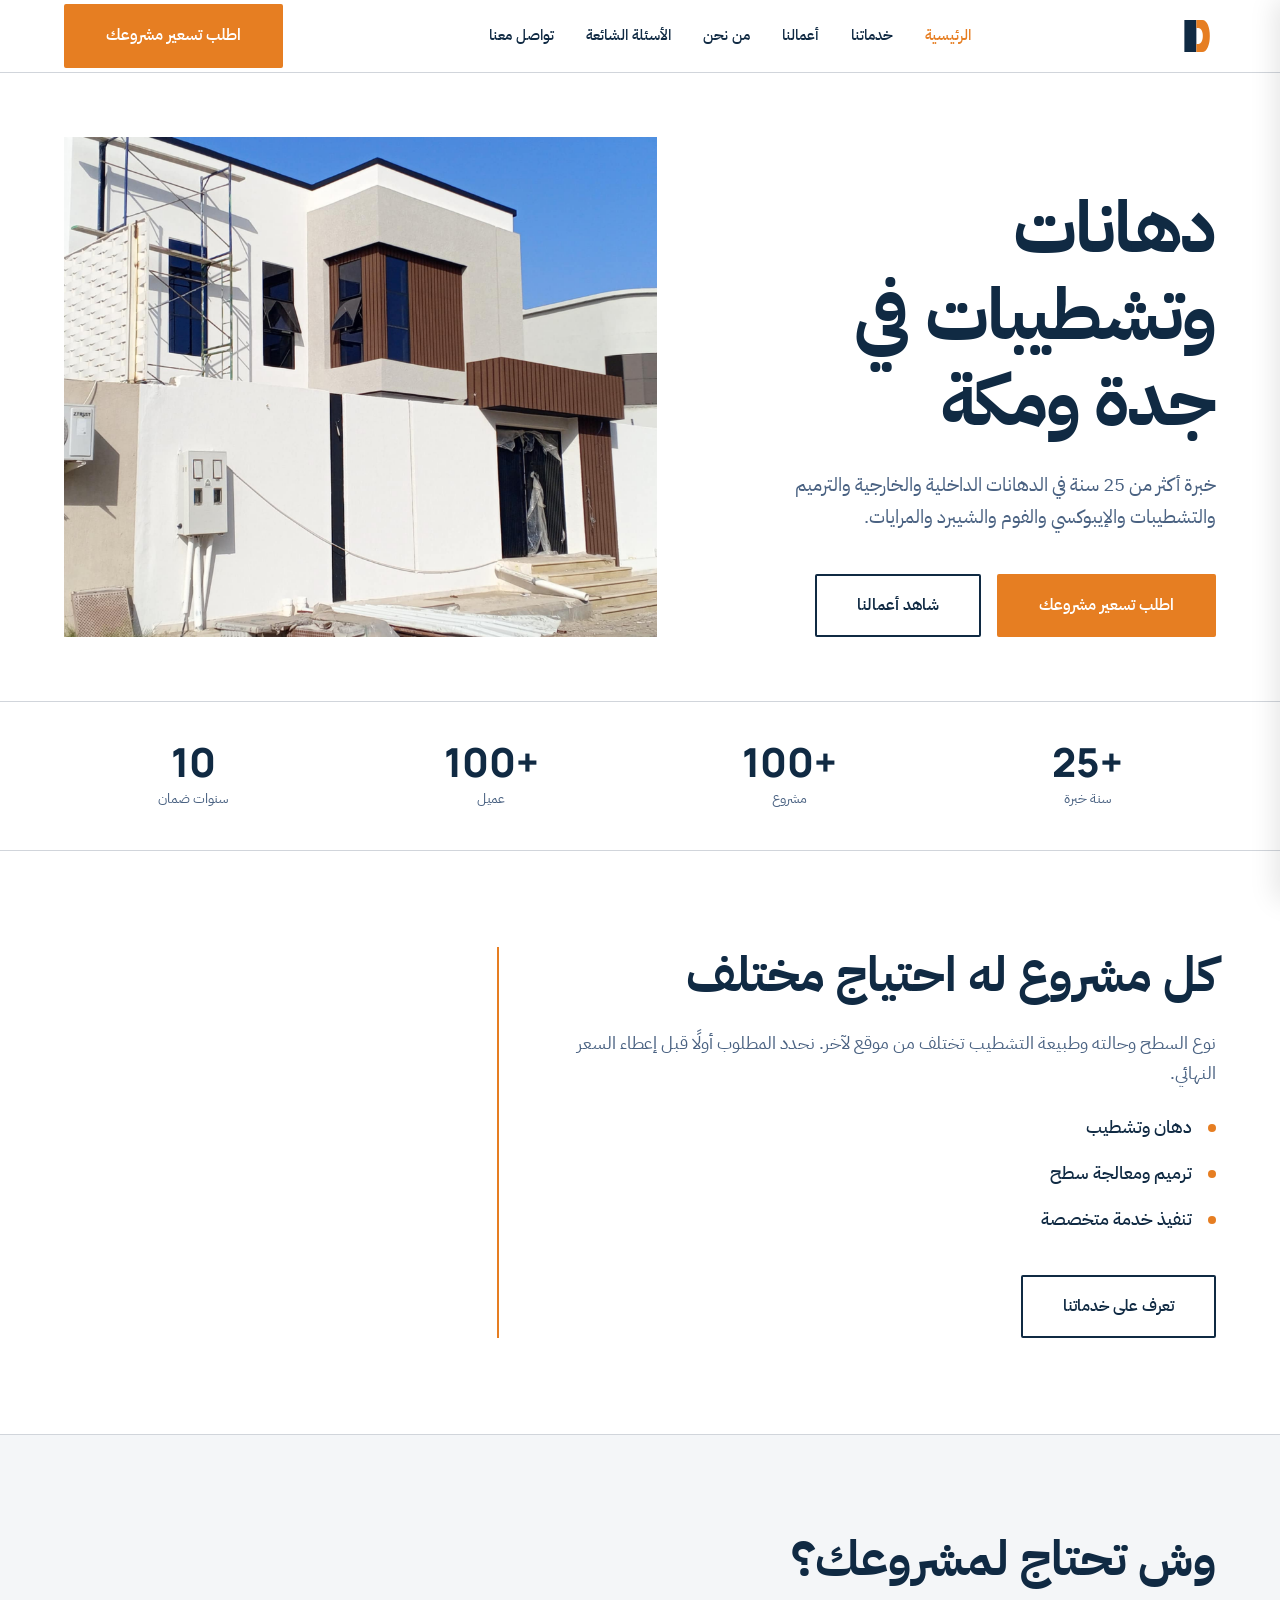
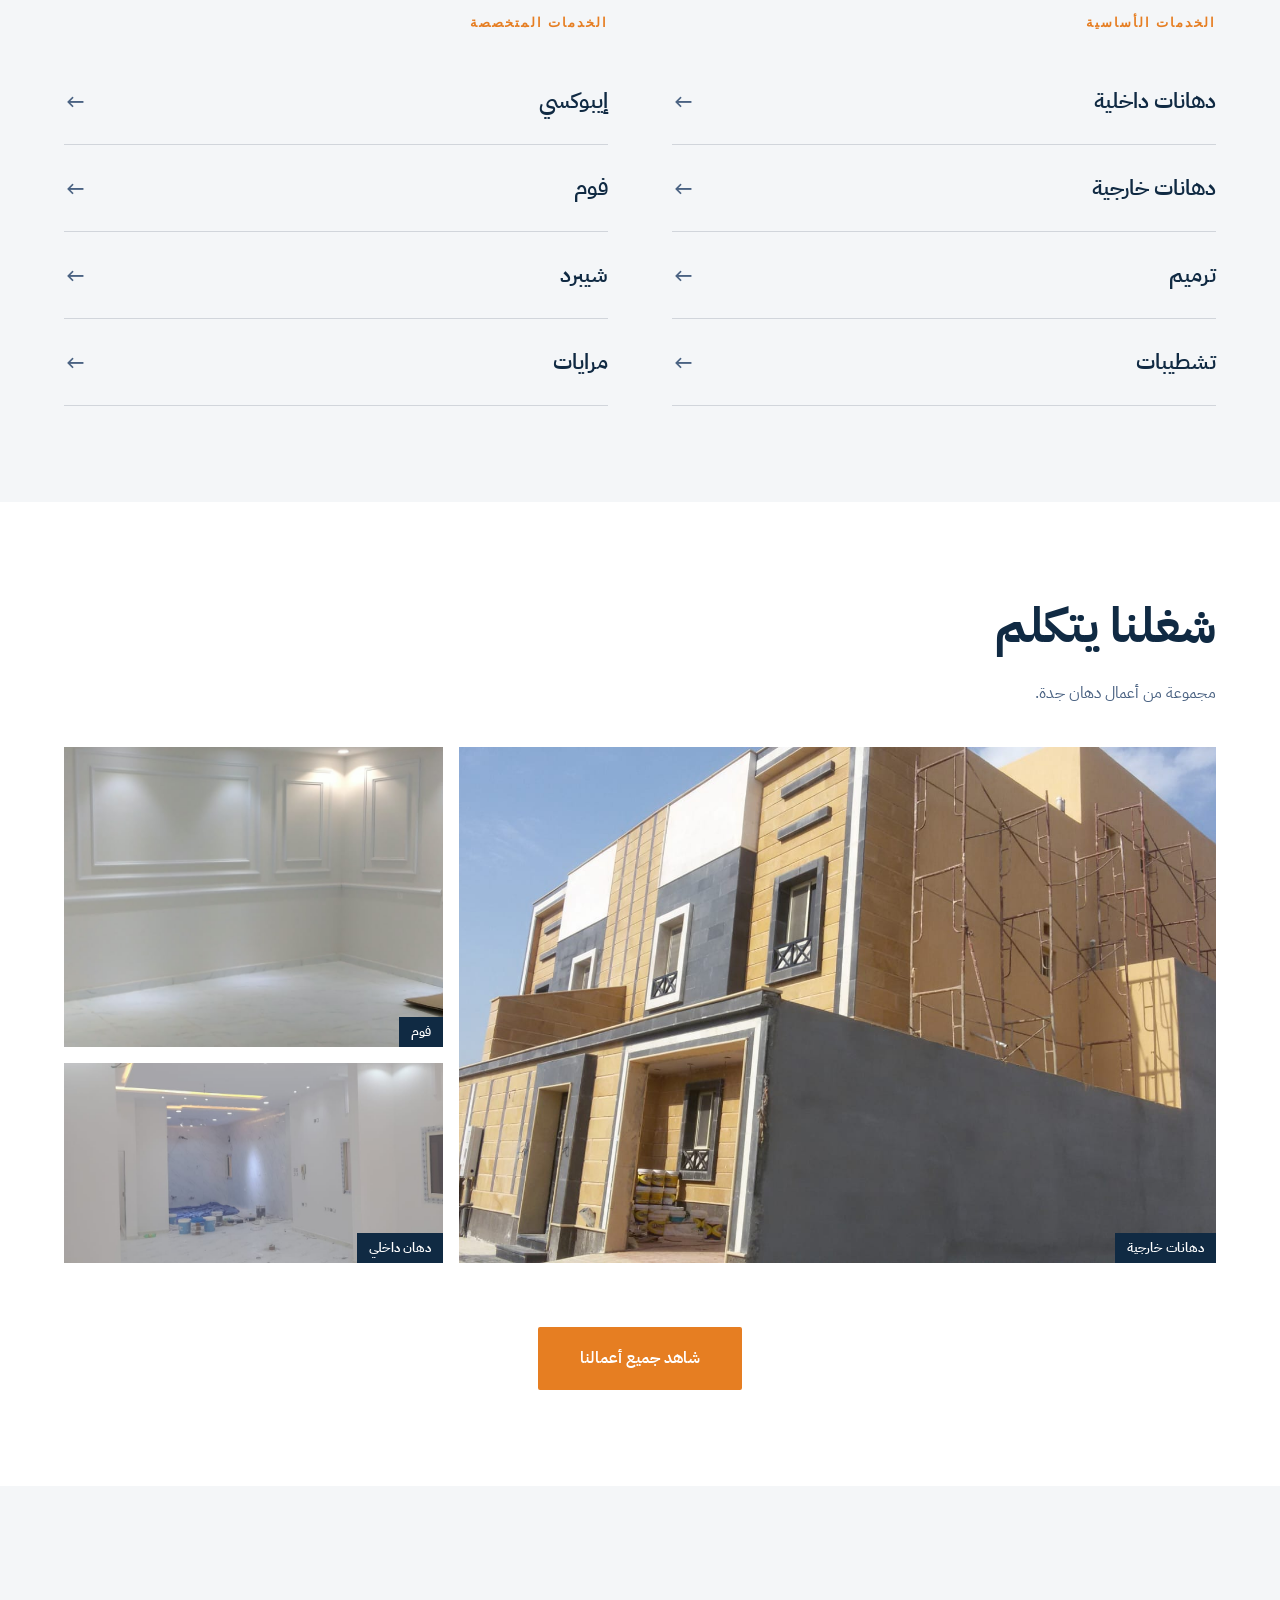
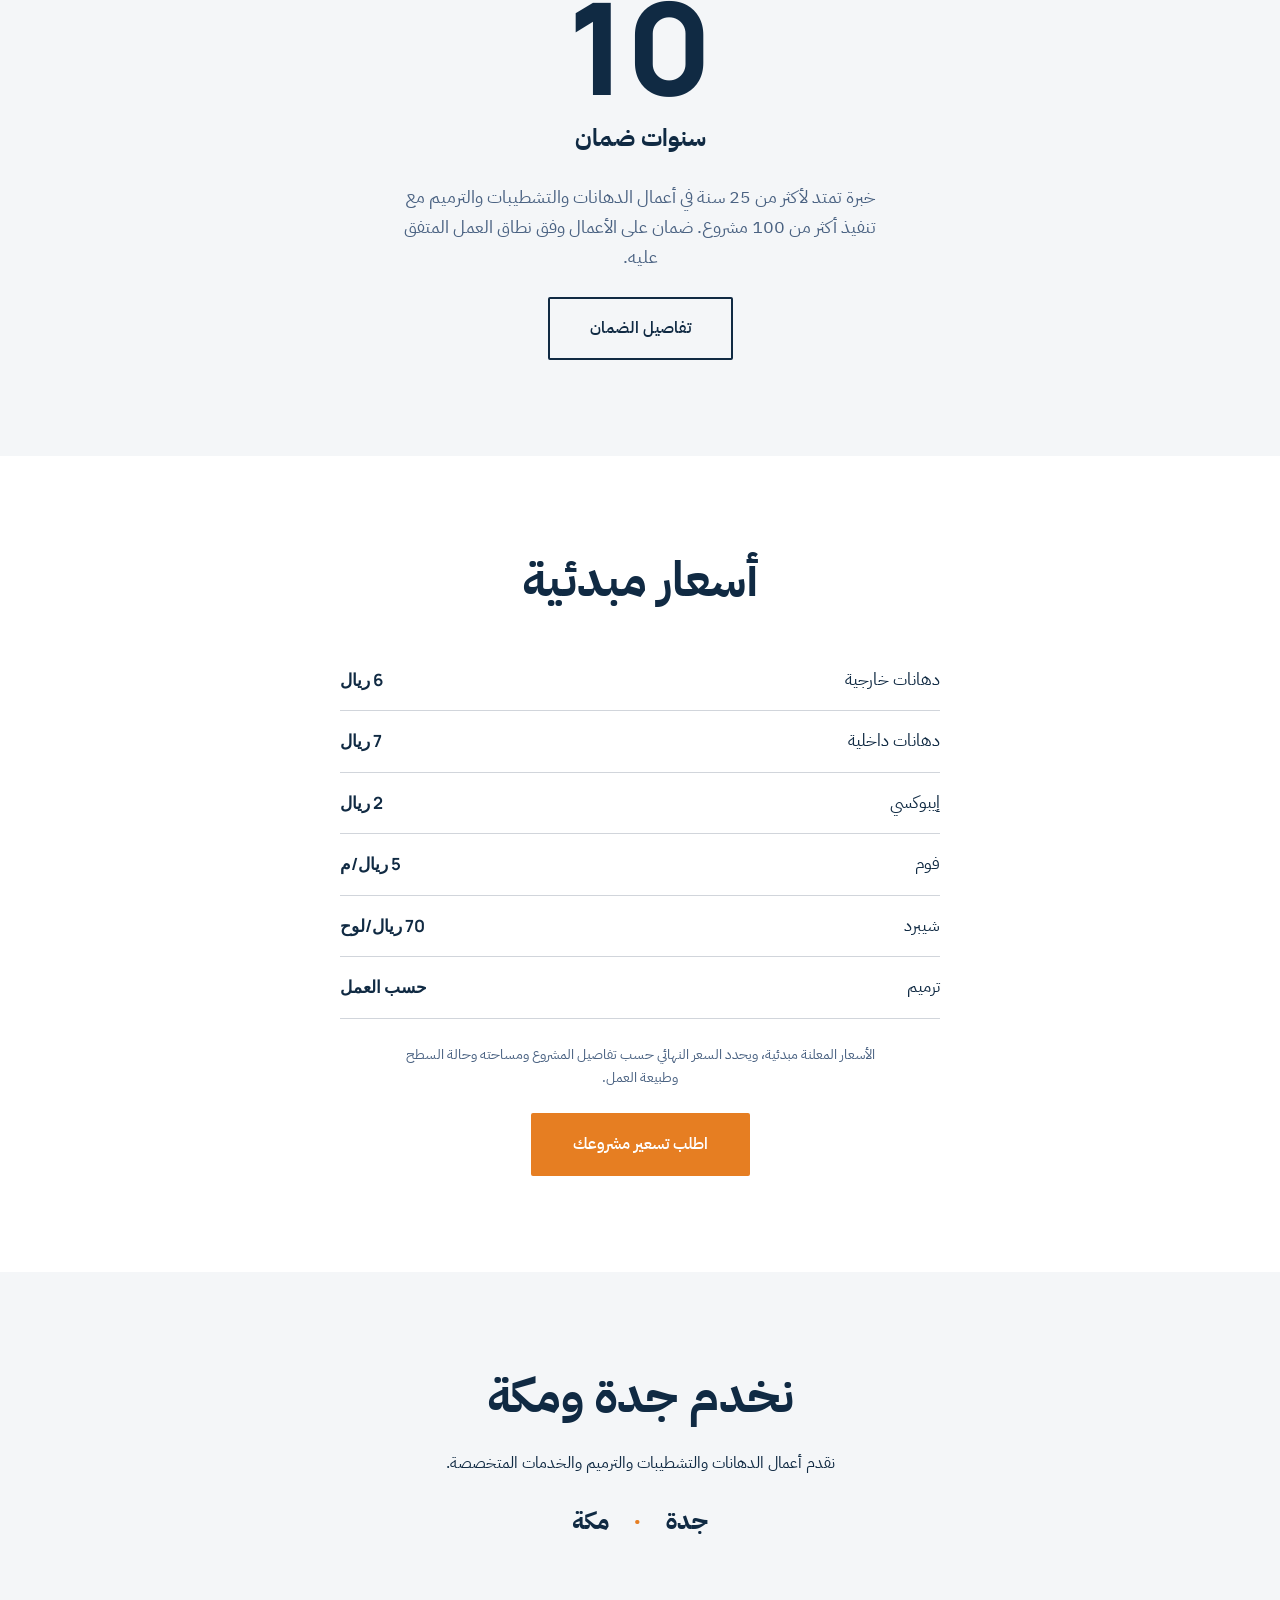
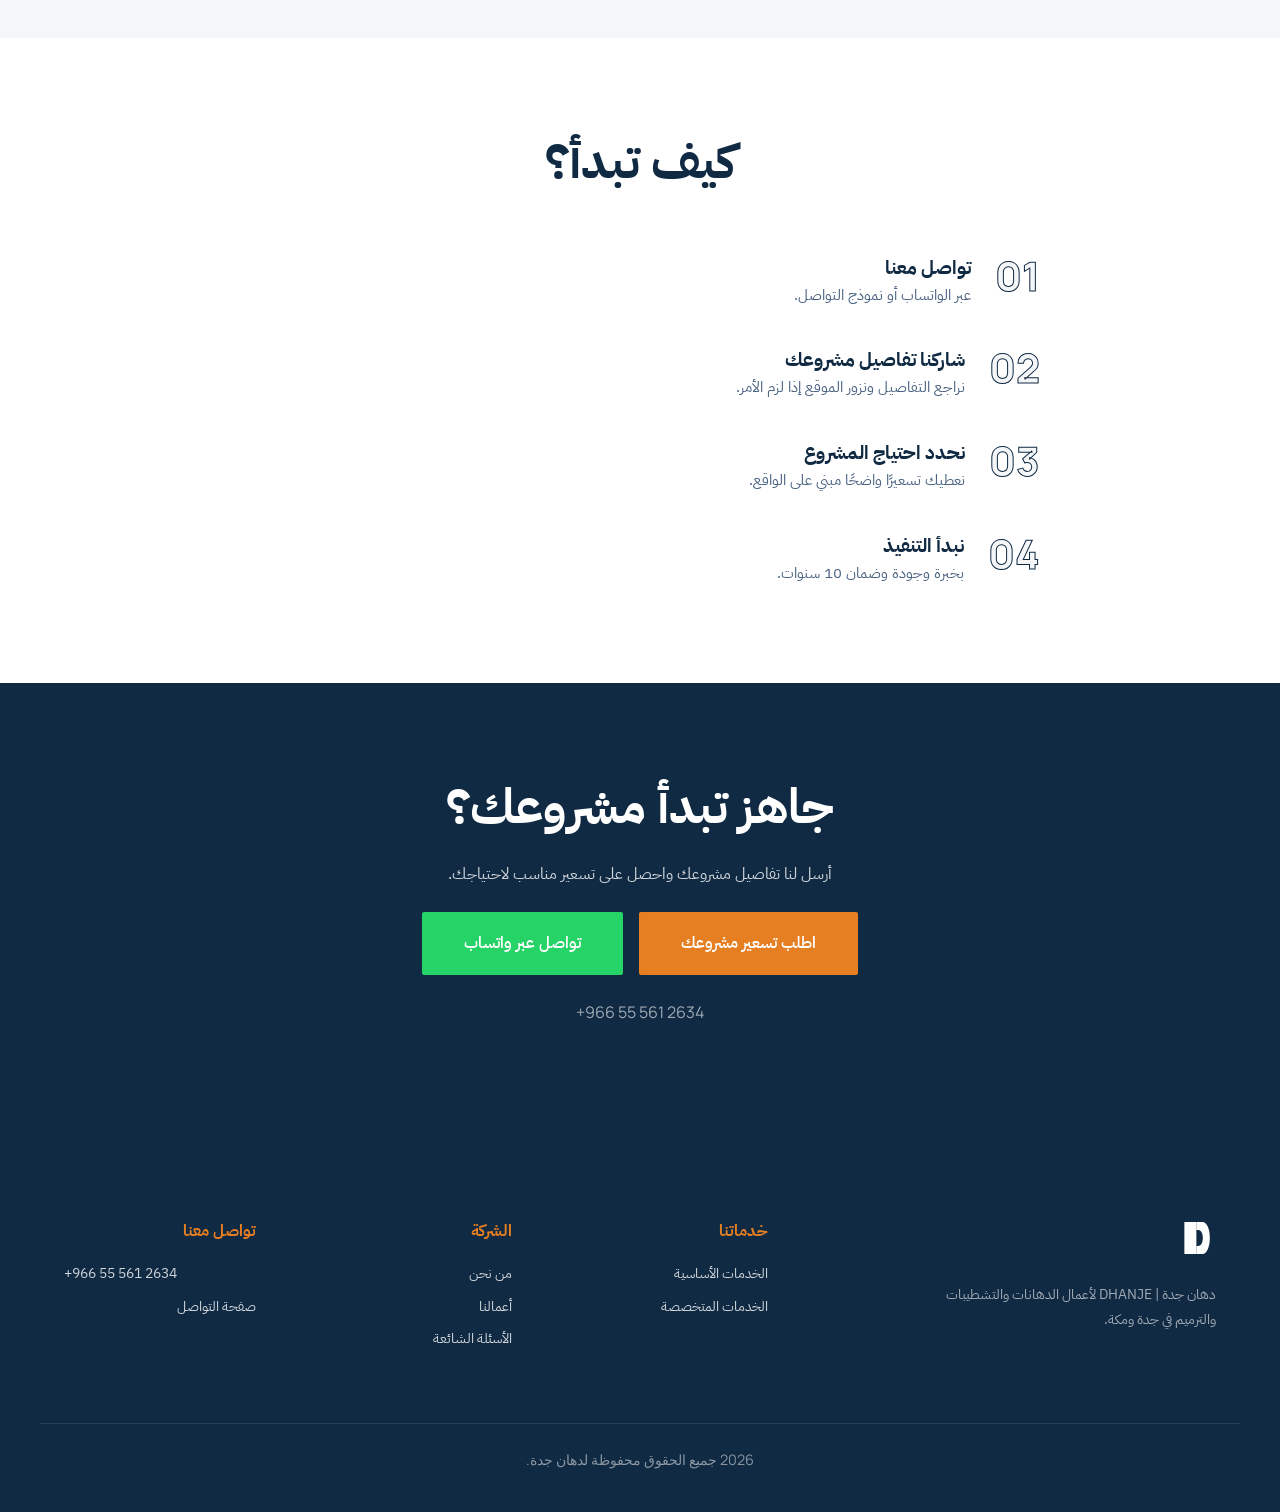
==== commit 109b9970: "Update index.html" ====
--- a/index.html
+++ b/index.html
@@ -1,6 +1,12 @@
 <!DOCTYPE html>
 <html lang="ar" dir="rtl">
 <head>
+        <script async src="https://www.googletagmanager.com/gtm.js?id=GTM-574BSNKR"></script>
+    <script>
+      window.dataLayer = window.dataLayer || [];
+      function gtag(){dataLayer.push(arguments);}
+      gtag('js', new Date());
+    </script>
     <meta charset="UTF-8">
     <meta name="viewport" content="width=device-width, initial-scale=1.0">
     
@@ -39,12 +45,12 @@
       "@graph": [
         {
           "@type": "WebSite",
-          "name": "دهان جدة | DHANJE",
+          "name": "دهان جدة",
           "url": "https://dhanje.com/"
         },
         {
           "@type": "LocalBusiness",
-          "name": "دهان جدة | DHANJE",
+          "name": "دهان جدة",
           "telephone": "+966555612634",
           "url": "https://dhanje.com",
           "areaServed": [
@@ -281,7 +287,7 @@
             <div><div class="footer-link-title">الشركة</div><a href="/about.html">من نحن</a><a href="/projects.html">أعمالنا</a><a href="/faq.html">الأسئلة الشائعة</a></div>
             <div><div class="footer-link-title">تواصل معنا</div><a href="tel:+966555612634" dir="ltr">+966 55 561 2634</a><a href="/contact.html">صفحة التواصل</a></div>
         </div>
-        <div class="container copyright"> <span id="year"></span> دهان جدة | DHANJE. جميع الحقوق محفوظة.</div>
+        <div class="container copyright"> <span id="year"></span>   جميع الحقوق محفوظة لدهان جدة.</div>
     </footer>
 
     <a href="https://wa.me/966555612634?text=%D8%A7%D9%84%D8%B3%D9%84%D8%A7%D9%85%20%D8%B9%D9%84%D9%8A%D9%83%D9%85%D8%8C%20%D8%A3%D8%B1%D8%BA%D8%A8%20%D9%81%D9%8A%20%D8%A7%D9%84%D8%A7%D8%B3%D8%AA%D9%81%D8%B3%D8%A7%D8%B1%20%D8%B9%D9%86%20%D8%AE%D8%AF%D9%85%D8%A7%D8%AA%20%D8%AF%D9%87%D8%A7%D9%86%20%D8%AC%D8%AF%D8%A9." class="whatsapp-fab" target="_blank" rel="noopener" aria-label="تواصل عبر واتساب">
@@ -355,4 +361,4 @@
         revealElements.forEach(el => observer.observe(el));
     </script>
 </body>
-</html>+</html>
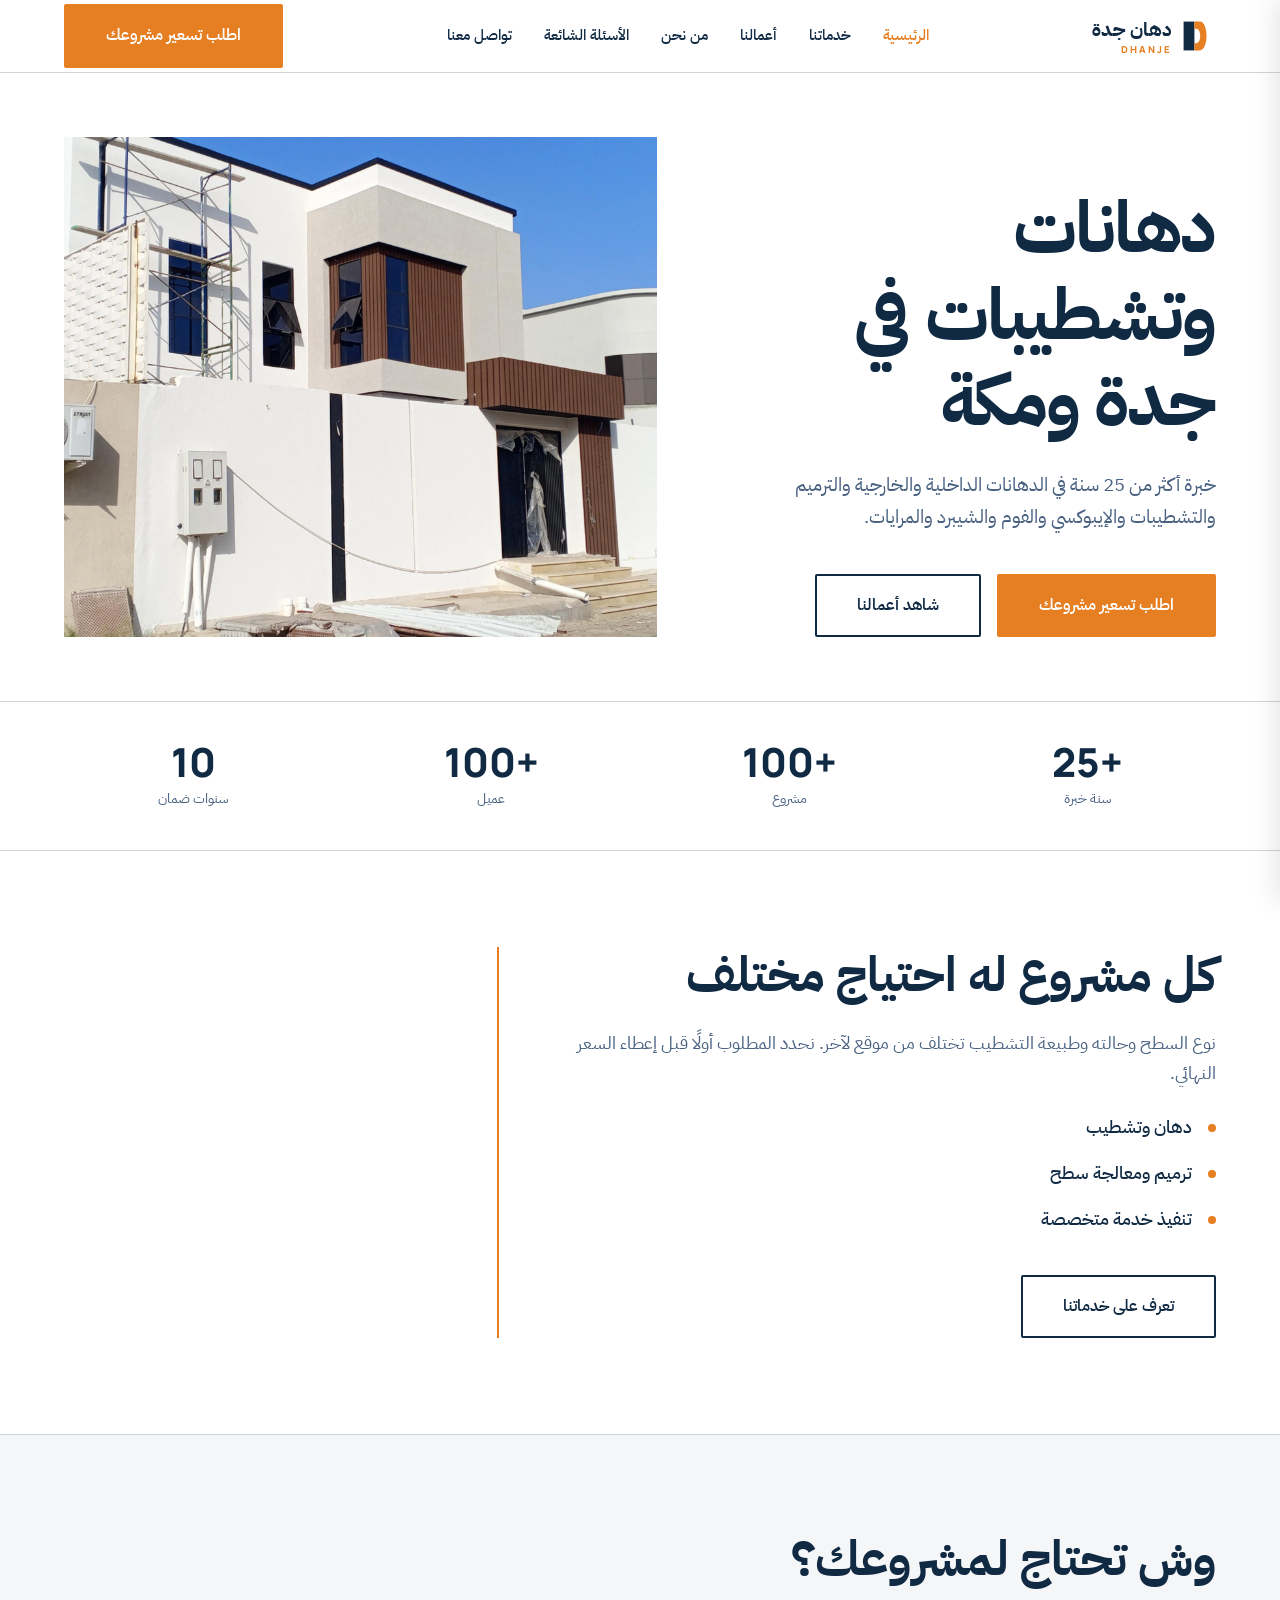
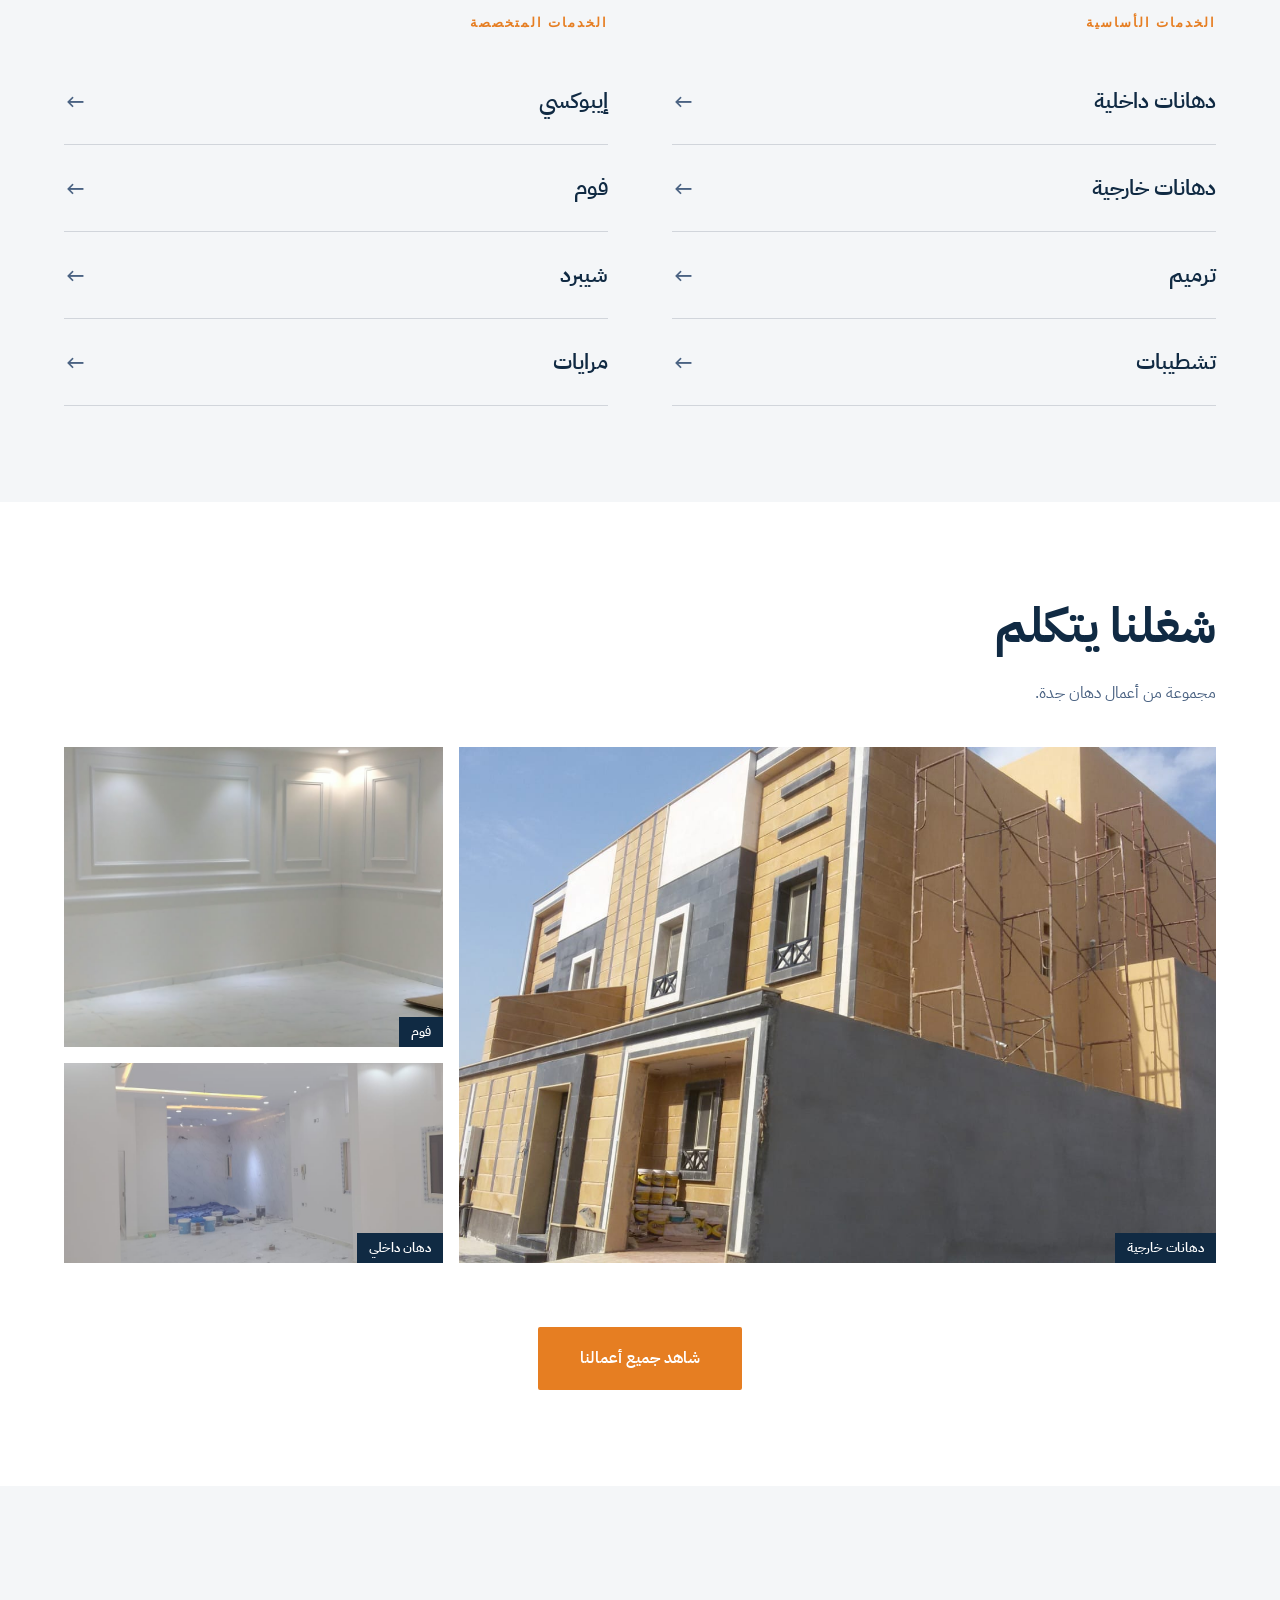
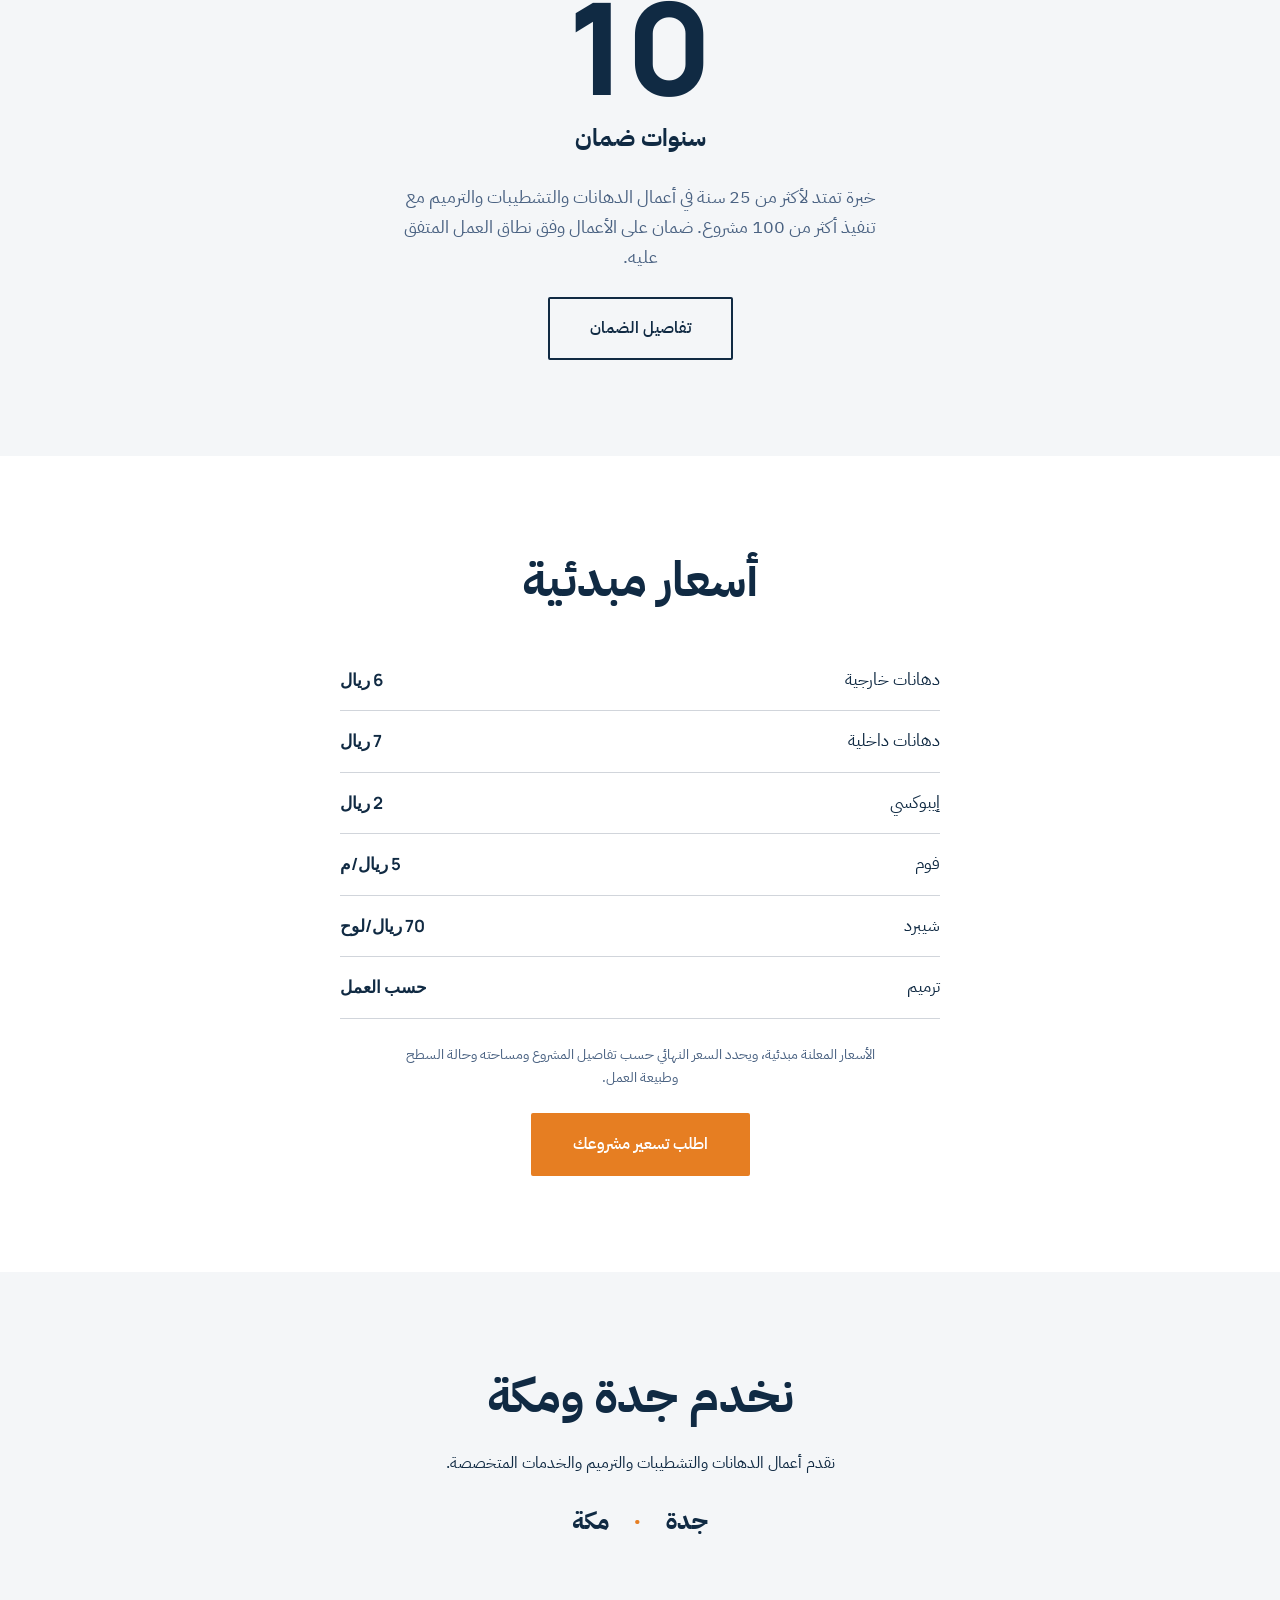
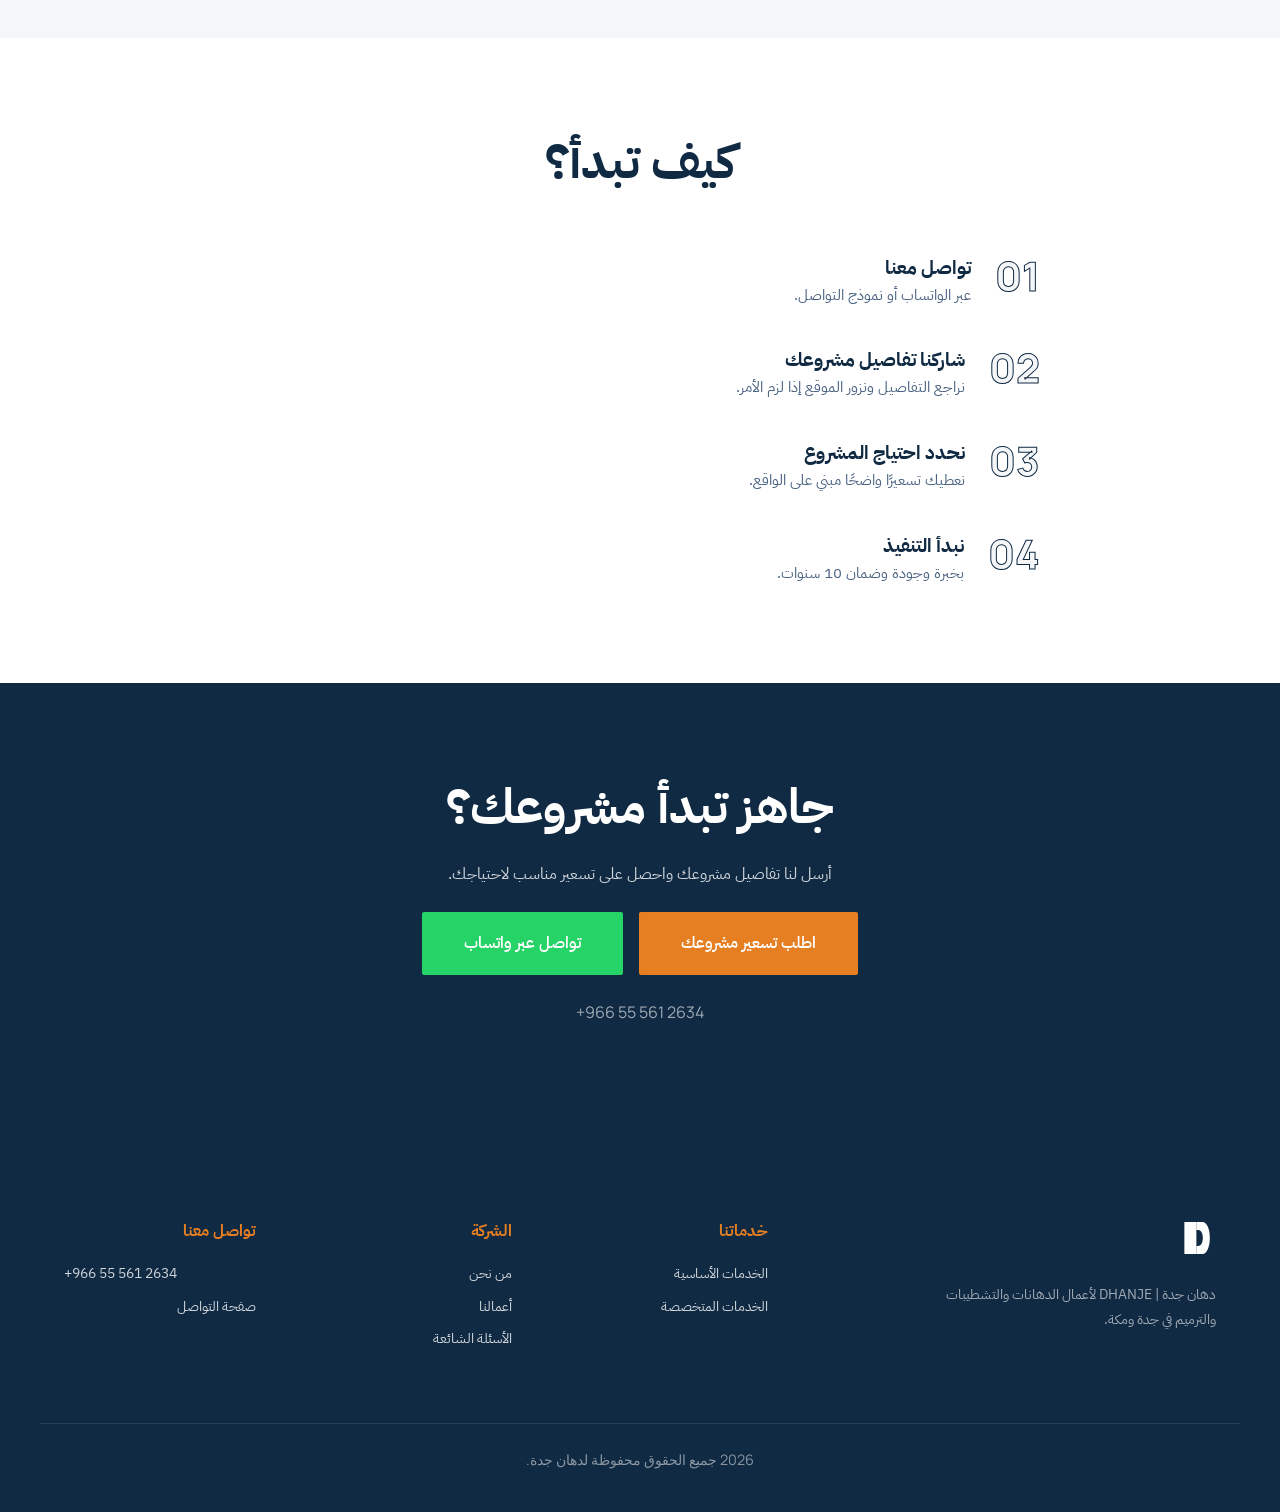
==== commit 184c0186: "تم تعديل المحتوى وتصحيح الاخطاء" ====
--- a/index.html
+++ b/index.html
@@ -75,7 +75,8 @@
     <header id="mainHeader">
         <div class="container header-inner">
             <a href="/" class="logo-group">
-                <img src="img/logo.svg" alt="شعار دهان جدة" class="logo-img">
+                <svg class="logo-icon" viewBox="0 0 100 100"><rect x="10" y="10" width="30" height="80" fill="#102A43"/><path d="M40 10 L55 10 C80 10, 80 90, 55 90 L40 90 L40 70 L45 70 C60 70, 60 30, 45 30 L40 30 Z" fill="#E67E22"/></svg>
+                <div><div class="logo-ar">دهان جدة</div><div class="logo-en">DHANJE</div></div>
             </a>
             <nav class="desktop-nav">
                 <a href="/" style="color: var(--color-secondary);">الرئيسية</a>
--- a/styles/style.css
+++ b/styles/style.css
@@ -187,3 +187,7 @@
     .btn:hover, .hero-image-container:hover img, .project-img-wrap:hover img { transform: none; }
 }
 
+.logo-group { display: flex; align-items: center; gap: 8px; }
+.logo-icon { width: 36px; height: 36px; }
+.logo-ar { font-weight: 700; font-size: 1.2rem; color: var(--color-primary); }
+.logo-en { font-family: var(--font-en); font-weight: 800; font-size: 0.6rem; color: var(--color-secondary); letter-spacing: 2px; margin-top: -4px; }
